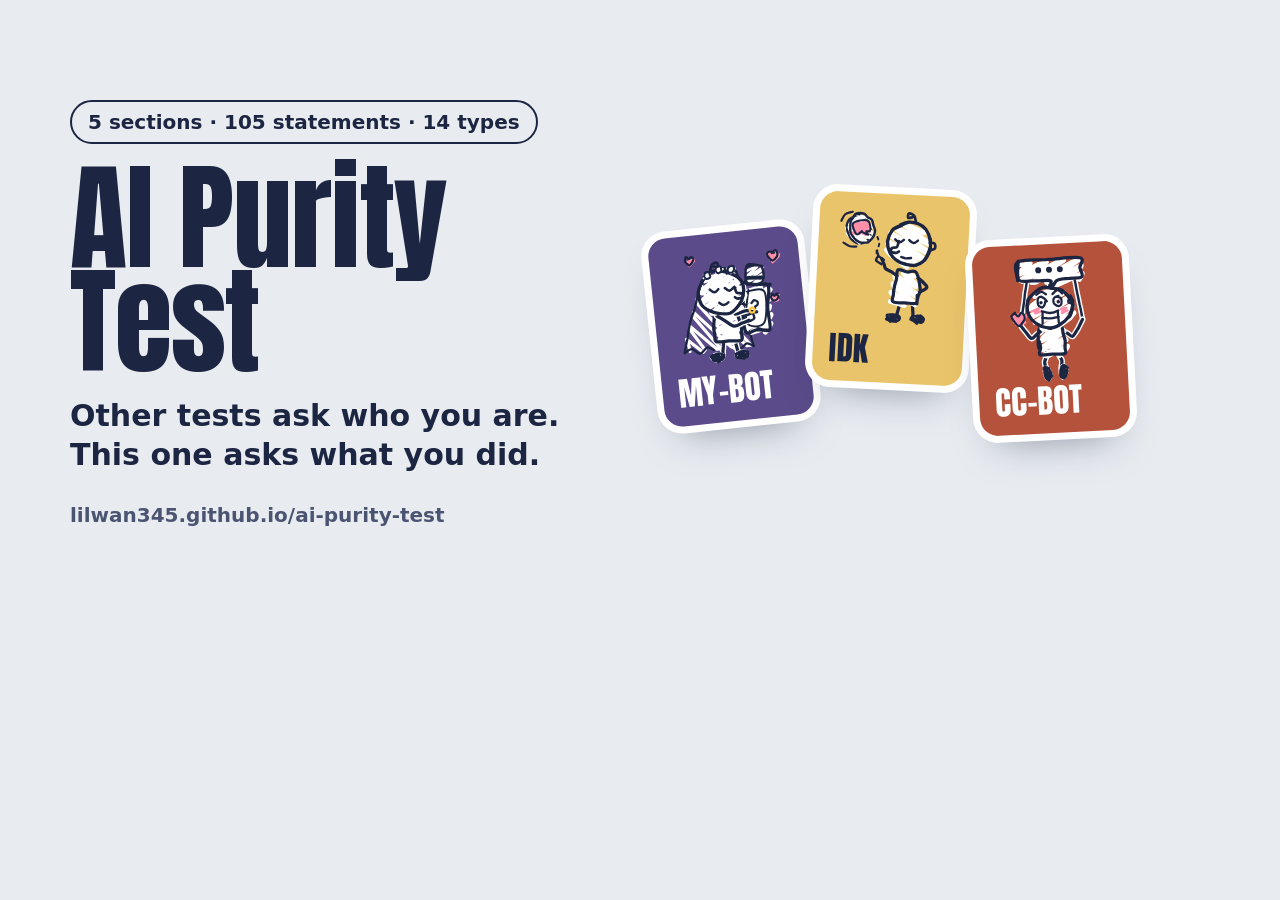
==== tools/og.html @ 7870cc4b "Remarks per statement, judging trace, longer landing, link preview, real counts - One AI remark writ" ====
<!doctype html>
<!--
  The link-preview picture (og.png, 1200 x 630), drawn in the page's own look.
  Make it again after changing the title, the lead line or the characters:

    "/Applications/Google Chrome.app/Contents/MacOS/Google Chrome" --headless \
      --hide-scrollbars --window-size=1200,630 --screenshot=og.png tools/og.html

  (run from the repo root; any Chrome or Chromium works). It reads the words,
  colours and characters from content.js and art.js, so it never drifts.
-->
<html lang="en">
<head>
<meta charset="utf-8">
<title>og.png</title>
<link rel="stylesheet" href="../styles.css">
<style>
  html, body { margin: 0; width: 1200px; height: 630px; overflow: hidden; }
  body { display: block; min-height: 0; background: var(--paper); color: var(--ink); font-family: var(--font-body); }
  .og { position: relative; box-sizing: border-box; width: 1200px; height: 630px; padding: 56px 70px; display: grid; grid-template-columns: 1fr 480px; gap: 24px; align-items: center; }
  .badge { display: inline-block; margin: 0 0 22px; padding: 5px 16px; border: 2px solid var(--ink); border-radius: 999px; font-size: 20px; font-weight: 700; }
  h1 { margin: 0 0 22px; font-family: var(--font-display); font-weight: 800; font-size: 118px; line-height: .88; letter-spacing: -0.01em; }
  .lead { margin: 0; max-width: 600px; font-size: 30px; font-weight: 700; line-height: 1.3; }
  .url { margin: 26px 0 0; font-size: 20px; font-weight: 600; color: var(--ink-soft); }
  .tiles { position: relative; height: 270px; }
  .tile { position: absolute; width: 150px; border-radius: 18px; padding: 10px 10px 16px; background: var(--bg); color: var(--fg);
    box-shadow: 0 0 0 7px var(--sheet), 0 22px 40px -18px rgba(28, 37, 65, .5); transform: rotate(var(--tilt)); }
  .tile img { display: block; width: 130px; height: 130px; }
  .tile b { display: block; padding: 0 6px; font-family: var(--font-display); font-weight: 800; font-size: 33px; line-height: 1; white-space: nowrap; }
</style>
</head>
<body>
<div class="og">
  <div>
    <p class="badge" id="badge"></p>
    <h1 id="title"></h1>
    <p class="lead" id="lead"></p>
    <p class="url">lilwan345.github.io/ai-purity-test</p>
  </div>
  <div class="tiles" id="tiles"></div>
</div>
<script src="../content.js"></script>
<script src="../art.js"></script>
<script>
  var C = globalThis.APT_CONTENT;
  document.getElementById('badge').textContent = C.landing.badge.en;
  document.getElementById('title').textContent = C.ui.appName.en;
  // One sentence per line.
  C.landing.lead.en.split(/(?<=\.) /).forEach(function (part, i) {
    if (i) document.getElementById('lead').appendChild(document.createElement('br'));
    document.getElementById('lead').appendChild(document.createTextNode(part));
  });
  // Dark or white text, whichever reads better (the same rule as app.js).
  function lum(hex) {
    return [1, 3, 5].map(function (i) { var c = parseInt(hex.slice(i, i + 2), 16) / 255; return c <= 0.03928 ? c / 12.92 : Math.pow((c + 0.055) / 1.055, 2.4); })
      .reduce(function (s, c, i) { return s + c * [0.2126, 0.7152, 0.0722][i]; }, 0);
  }
  function fg(bg) { var l = lum(bg); return (Math.max(l, lum('#1C2541')) + 0.05) / (Math.min(l, lum('#1C2541')) + 0.05) >= (1.05) / (l + 0.05) ? '#1C2541' : '#FFFFFF'; }
  var spots = [['bond_deep', 6, 52, -6], ['brain_lite', 166, 14, 3], ['heart_deep', 326, 64, -3]];
  spots.forEach(function (s) {
    var t = C.types.filter(function (x) { return x.id === s[0]; })[0];
    var div = document.createElement('div');
    div.className = 'tile';
    div.style.cssText = 'left:' + s[1] + 'px;top:' + s[2] + 'px;--tilt:' + s[3] + 'deg;--bg:' + t.color + ';--fg:' + fg(t.color);
    var img = document.createElement('img');
    img.alt = '';
    img.src = 'data:image/svg+xml;charset=utf-8,' + encodeURIComponent(globalThis.APT_ART[s[0]]);
    var code = document.createElement('b');
    code.textContent = t.code;
    div.appendChild(img);
    div.appendChild(code);
    document.getElementById('tiles').appendChild(div);
  });
</script>
</body>
</html>
---- styles.css ----
/* =========================================================================
   AI Purity Test — styles
   Look: a filled-in form on pale photocopy paper, plus coloured stickers.
   The page itself stays quiet (ink + paper). Colour arrives only through the
   type stickers, so the result card is the loudest thing on screen.
   ========================================================================= */

/* Display font fallback. Anton (SIL Open Font License 1.1, see
   fonts/Anton-OFL.txt), cut down to plain ASCII and embedded here so it costs
   no network request. It only shows where Avenir Next Condensed is missing
   (Android, Windows), so the codes and scores keep a condensed poster look on
   every phone, in the PNG too. unicode-range keeps Chinese on the system font. */
@font-face {
  font-family: "APT Display";
  src: url("[data-uri]") format("woff2");
  font-weight: 100 900;
  font-style: normal;
  font-display: swap;
  unicode-range: U+0020-007E, U+2019, U+2026;
}

:root {
  /* Palette */
  --paper: #E8ECF1;      /* the one calm background tone */
  --sheet: #FFFFFF;      /* the statement card, answer buttons and sticker borders */
  --ink: #1C2541;        /* ballpoint-pen navy, used for all text */
  --ink-soft: #4B5571;   /* secondary text; 6.3:1 on --paper */
  --rule: #CBD3DE;       /* dividers and empty progress segments */

  /* Type. Avenir Next Condensed ships with macOS/iOS; everywhere else the
     embedded "APT Display" takes over for Latin letters and digits. CJK
     fallbacks are listed explicitly so Chinese never lands on a random font. */
  --font-display: "Avenir Next Condensed", "APT Display", "Arial Narrow", "Helvetica Neue",
    "PingFang SC", "Hiragino Sans GB", "Microsoft YaHei", "Noto Sans CJK SC", "Noto Sans SC", system-ui, sans-serif;
  --font-body: system-ui, -apple-system, "Segoe UI", Roboto, "Helvetica Neue", Arial,
    "PingFang SC", "Hiragino Sans GB", "Microsoft YaHei", "Noto Sans CJK SC", "Noto Sans SC", sans-serif;

  /* A springy ease: overshoots a little, then settles */
  --spring: cubic-bezier(.34, 1.56, .64, 1);
  --radius: 14px;
  --gutter: 16px;
}

*, *::before, *::after { box-sizing: border-box; }

html { -webkit-text-size-adjust: 100%; }

body {
  margin: 0;
  min-height: 100vh;
  min-height: 100svh;
  display: flex;
  flex-direction: column;
  background: var(--paper);
  color: var(--ink);
  font-family: var(--font-body);
  font-size: 17px;
  line-height: 1.5;
  -webkit-font-smoothing: antialiased;
}

/* Chinese reads better a touch looser */
html[lang^="zh"] body { line-height: 1.65; }

button { font: inherit; color: inherit; }

/* One focus style everywhere: a thick ink ring with a gap */
:focus-visible {
  outline: 3px solid var(--ink);
  outline-offset: 3px;
}
:focus:not(:focus-visible) { outline: none; }

.visually-hidden {
  position: absolute !important;
  width: 1px; height: 1px;
  margin: -1px; padding: 0;
  overflow: hidden;
  clip: rect(0 0 0 0);
  white-space: nowrap;
  border: 0;
}

/* ---------- Top bar ---------- */
.topbar {
  width: 100%;
  max-width: 1040px;
  margin: 0 auto;
  padding: 8px var(--gutter);
  padding-top: max(8px, env(safe-area-inset-top));
  display: flex;
  align-items: center;
  justify-content: space-between;
  gap: 12px;
}

.brand {
  margin: 0;
  font-weight: 700;
  font-size: 15px;
}
/* The product name is a link back to the landing page (app.js, goHome).
   It looks like the plain name it always was; the underline shows on hover
   and the focus ring for the keyboard. 44px tall for a thumb. */
.brand-link {
  display: inline-flex;
  align-items: center;
  min-height: 44px;
  color: inherit;
  text-decoration: none;
  text-underline-offset: 4px;
  text-decoration-thickness: 2px;
}
.brand-link:hover { text-decoration: underline; }

.on-landing .brand { visibility: hidden; }

.lang-toggle {
  min-height: 44px;
  min-width: 44px;
  padding: 0 16px;
  border: 2px solid var(--ink);
  border-radius: 999px;
  background: transparent;
  font-weight: 700;
  font-size: 15px;
  cursor: pointer;
}
.lang-toggle:hover { background: var(--sheet); }

/* ---------- Main area ---------- */
.app {
  flex: 1;
  width: 100%;
  max-width: 600px;
  margin: 0 auto;
  padding: 8px var(--gutter) 32px;
}
.app:focus { outline: none; }
.app.is-wide { max-width: 1040px; }

.screen { animation: screen-in 180ms ease-out both; }
@keyframes screen-in { from { opacity: 0; } to { opacity: 1; } }

.site-footer {
  width: 100%;
  max-width: 600px;
  margin: 0 auto;
  padding: 8px var(--gutter) max(24px, env(safe-area-inset-bottom));
  color: var(--ink-soft);
  font-size: 14px;
}
.site-footer p { margin: 0; text-wrap: pretty; }
/* Chinese footer: app.js adds break points after "，" and "。", and keep-all
   stops the browser from splitting a word such as 这台设备 */
html[lang^="zh"] .site-footer p { word-break: keep-all; overflow-wrap: anywhere; }
/* Landing and result use the wide layout; keep the footer lined up with them */
.layout-wide .site-footer { max-width: 1040px; }

.load-error {
  margin: 48px 0;
  padding: 20px;
  background: var(--sheet);
  border-radius: var(--radius);
  font-weight: 600;
}

/* ---------- Buttons ---------- */
.btn {
  display: inline-flex;
  align-items: center;
  justify-content: center;
  gap: 8px;
  min-height: 48px;
  padding: 0 22px;
  border: 2px solid var(--ink);
  border-radius: 999px;
  background: transparent;
  font-weight: 700;
  font-size: 16px;
  cursor: pointer;
  text-decoration: none;
  transition: transform 160ms var(--spring);
}
.btn:active { transform: scale(.96); }
.btn-primary { background: var(--ink); color: var(--paper); }
.btn-primary:hover { background: #2B3760; border-color: #2B3760; }
.btn-ghost:hover { background: var(--sheet); }
.btn-big { min-height: 56px; padding: 0 30px; font-size: 18px; }
.btn-icon { width: 48px; padding: 0 !important; }

.btn-text {
  min-height: 44px;
  padding: 0;
  border: 0;
  background: none;
  font-weight: 700;
  text-decoration: underline;
  text-underline-offset: 4px;
  text-decoration-thickness: 2px;
  cursor: pointer;
}

/* ---------- Landing ---------- */
.landing { padding-top: 12px; }

.from-friend {
  display: flex;
  align-items: center;
  gap: 12px;
  margin: 0 0 28px;
  padding: 12px 14px;
  background: var(--sheet);
  border-radius: var(--radius);
  font-weight: 600;
}
.from-friend-copy { margin: 0; }
/* The type name never breaks in the middle ("赛 / 博正宫") */
.from-friend-text { text-wrap: pretty; }
html[lang^="zh"] .from-friend-text { word-break: keep-all; overflow-wrap: anywhere; }
/* "Same thirty statements as whoever sent this link": a quiet second line in
   the friend banner, or on its own above the title when the link had a seed
   but no type. */
.seed-note {
  display: block;
  margin-top: 3px;
  font-size: 14px;
  font-weight: 500;
  line-height: 1.4;
  color: var(--ink-soft);
  text-wrap: pretty;
}
.seed-note-alone { margin: 0 0 20px; }
.seed-note-alone .seed-note { margin-top: 0; }
.nowrap { white-space: nowrap; }

.landing-title {
  margin: 0 0 20px;
  font-family: var(--font-display);
  font-weight: 800;
  font-size: clamp(64px, 21vw, 120px);
  line-height: .88;
  letter-spacing: -0.01em;
}
/* Chinese headings use the body stack: its Latin and CJK faces are drawn as a
   pair (SF + PingFang), so "AI" and "纯度测试" match in weight. */
html[lang^="zh"] .landing-title { font-family: var(--font-body); font-size: clamp(54px, 16vw, 100px); line-height: 1.08; letter-spacing: -0.02em; }

.lede {
  margin: 0 0 8px;
  max-width: 34em;
  font-size: 19px;
  line-height: 1.45;
}
.meta { margin: 0 0 10px; max-width: 34em; color: var(--ink-soft); }
/* "Close enough counts": the one house rule, set off by a short ink tick on
   the left so it reads as a rule, not more small print. */
.close-enough {
  margin: 0 0 28px;
  padding-left: 12px;
  border-left: 3px solid var(--ink);
  font-weight: 650;
}
/* A play under way: continue (primary) and start over, stacked full width
   on a phone, side by side from 520px. */
.landing-buttons { display: grid; gap: 10px; }
@media (min-width: 520px) {
  .landing-buttons { display: flex; flex-wrap: wrap; gap: 12px; }
}
.restart-note { margin: 10px 0 0; max-width: 34em; font-size: 14px; line-height: 1.45; color: var(--ink-soft); text-wrap: pretty; }

/* Sticker sheet teaser: a few type codes slapped on at angles */
.sticker-sheet { margin: 44px 0 0; }
.sticker-sheet ul {
  list-style: none;
  margin: 0;
  padding: 0 4px;
  display: flex;
  flex-wrap: wrap;
  gap: 10px 8px;
}
.sticker-sheet figcaption { margin-top: 18px; color: var(--ink-soft); font-size: 15px; }
/* On a narrow phone the stickers shrink a little, so the six still make two
   rows of three instead of three ragged rows */
@media (max-width: 380px) {
  .sticker-sheet .sticker { font-size: 21px; padding: 5px 11px 4px; }
}

/* A sticker: coloured label with a white die-cut edge */
.sticker {
  display: inline-block;
  padding: 6px 14px 5px;
  border-radius: 10px;
  background: var(--sticker-bg);
  color: var(--sticker-fg);
  box-shadow: 0 0 0 4px var(--sheet), 0 6px 14px -6px rgba(28, 37, 65, .45);
  font-family: var(--font-display);
  font-weight: 800;
  font-size: 26px;
  line-height: 1.1;
  white-space: nowrap;
  transform: rotate(var(--tilt, 0deg));
}
.sticker-sheet .sticker { animation: sticker-in 420ms var(--spring) both; animation-delay: var(--delay, 0ms); }
@keyframes sticker-in {
  from { opacity: 0; transform: rotate(calc(var(--tilt, 0deg) * 3)) scale(.7); }
  to   { opacity: 1; transform: rotate(var(--tilt, 0deg)) scale(1); }
}
/* Character stickers: the drawing on its own colour, same white edge */
.sticker-sheet .sticker-faces { margin-bottom: 14px; gap: 12px 14px; }
.sticker-sheet .sticker.sticker-art { padding: 2px; border-radius: 14px; line-height: 0; }
.sticker-art-img { display: block; width: 84px; height: 84px; pointer-events: none; }
.sticker-small { font-size: 18px; padding: 4px 10px 3px; box-shadow: 0 0 0 3px var(--paper); }

@media (min-width: 900px) {
  /* On a laptop the landing sits in the middle of the window, not the top half */
  .landing {
    display: grid;
    grid-template-columns: 1.15fr .85fr;
    gap: 64px;
    align-items: center;
    align-content: center;
    min-height: calc(100vh - 180px);
    padding: 0 0 24px;
  }
  .sticker-sheet { margin: 0; }
  .sticker-sheet ul { display: grid; grid-template-columns: repeat(2, max-content); gap: 18px 14px; }
  .sticker-sheet .sticker { font-size: 34px; }
  .sticker-sheet .sticker-faces { grid-template-columns: repeat(3, max-content); margin-bottom: 22px; }
  .sticker-art-img { width: 104px; height: 104px; }
}

/* ---------- Question screens (one statement at a time) ---------- */

/* On a phone the question screen fills the window under the top bar, so the
   answer buttons sit at the bottom, where the thumb is. (The top bar is
   44px button + 8px below + 8px or the notch above; .app adds 8px.) The
   footer is hidden here (the landing and result screens show it), so the
   screen is exactly one window tall and cannot be dragged up and down. */
.on-question .app { padding-bottom: 0; }
.on-question .site-footer { display: none; }
/* The card slides sideways between statements; this stops that from ever
   making the page scroll horizontally. */
body.on-question { overflow-x: hidden; }

.quiz {
  display: flex;
  flex-direction: column;
  min-height: calc(100vh - 68px);
  min-height: calc(100svh - 60px - max(8px, env(safe-area-inset-top)));
}

/* Header row: back, progress bar with "12 / 50", running purity */
.q-head {
  display: flex;
  align-items: center;
  gap: 12px;
}
/* Back is a quiet chevron: still a 48px target, but no outline competing
   with the language button. The negative margin lines the chevron up with
   the page edge. */
.q-back {
  flex: none;
  gap: 6px;
  min-height: 44px;
  margin-left: -10px;
  padding: 0 10px;
  border-color: transparent;
  font-size: 15px;
  font-weight: 700;
  white-space: nowrap;
}
.q-back:hover { background: var(--sheet); }
/* Not there on the first statement, but it keeps its place */
.q-back[hidden] { display: inline-flex; visibility: hidden; }
.q-back-arrow { font-size: 17px; line-height: 1; }
.q-progress {
  flex: 1;
  min-width: 0;
  display: flex;
  align-items: center;
  gap: 10px;
}
.q-bar {
  flex: 1;
  height: 4px;
  border-radius: 2px;
  background: var(--rule);
  overflow: hidden;
}
.q-bar span {
  display: block;
  height: 100%;
  border-radius: inherit;
  background: var(--ink);
}
/* app.js passes the previous width in --from, so the bar grows (or shrinks
   on Back) from where it was instead of jumping. */
.q-bar span.is-moving { animation: bar-move 360ms var(--spring) both; }
@keyframes bar-move { from { width: var(--from); } }
.q-count {
  flex: none;
  font-size: 13px;
  font-weight: 700;
  color: var(--ink-soft);
  font-variant-numeric: tabular-nums;
}
/* The purity is there for the curious, not the star: small and grey-ish */
.q-purity {
  flex: none;
  margin: 0;
  padding-left: 12px;
  border-left: 1px solid var(--rule);
  display: flex;
  align-items: baseline;
  gap: 5px;
  line-height: 1;
}
.q-purity-label { font-size: 13px; font-weight: 700; color: var(--ink-soft); }
.q-purity-num {
  display: inline-block;
  min-width: 2ch;          /* 100 -> 98 does not shift the row */
  text-align: right;
  font-family: var(--font-display);
  font-weight: 800;
  font-size: 20px;
  font-variant-numeric: tabular-nums;
}
.q-purity-num.bump { animation: bump 260ms var(--spring); }
@keyframes bump { 50% { transform: scale(1.25); } }

/* The statement on its white "form" card: the hero of the screen */
/* The card sits a little above the middle of the free space: centred, but
   with extra room underneath, so it reads as "up where the eyes are" while
   the buttons stay down where the thumb is. */
.q-stage {
  flex: 1;
  display: flex;
  flex-direction: column;
  justify-content: center;
  padding: 16px 0 clamp(20px, 10svh, 96px);
}
.q-card {
  /* About four lines of English, so the card keeps one size whether the
     statement is short or long. */
  min-height: 236px;
  padding: 22px 22px 28px;
  background: var(--sheet);
  border-radius: 20px;
  box-shadow: 0 1px 0 var(--rule), 0 18px 36px -26px rgba(28, 37, 65, .4);
}
.q-dim {
  display: flex;
  justify-content: space-between;
  align-items: baseline;
  gap: 12px;
  margin: 0 0 14px;
  font-size: 13px;
  font-weight: 700;
  letter-spacing: .08em;
  text-transform: uppercase;
  color: var(--ink-soft);
}
/* "Close enough counts", on the first three statements only: it shares the
   section label's line (right end), so it adds no height and nothing moves
   when it stops showing. Lighter and not shouted in capitals. */
.q-hint {
  font-weight: 500;
  letter-spacing: 0;
  text-transform: none;
  font-style: italic;
  white-space: nowrap;
  opacity: .85;
}
html[lang^="zh"] .q-hint { font-style: normal; }
.q-text {
  margin: 0;
  font-size: clamp(26px, 7.2vw, 32px);
  font-weight: 700;
  line-height: 1.22;
  letter-spacing: -0.012em;
  text-wrap: balance;
}
/* Chinese: by default a browser may break between any two characters, which
   splits words on a big hero line ("认 / 真的"). keep-all turns that off;
   app.js then adds <wbr> break points after "，" and a few phrase-ending
   words, so lines break there ("跟 AI 说了晚安，/ 而且是认真的"). With only
   good break points left, "balance" can even out the lines safely.
   overflow-wrap: anywhere is the safety net when no break point fits. */
html[lang^="zh"] .q-text {
  font-size: clamp(24px, 6.7vw, 30px);
  line-height: 1.45;
  letter-spacing: .01em;
  word-break: keep-all;
  overflow-wrap: anywhere;
}
/* Headings marked data-focus (the landing title, each statement, the type
   name on the result card) receive focus only so keyboard and screen-reader
   users land in the right place. They are not controls, so no focus ring:
   it would otherwise box the title or sit on the card people screenshot. */
[data-focus]:focus { outline: none; }

/* Moving between statements: the card leaves to one side, the next one
   glides in from the other. Back reverses the direction. A plain ease-out
   (no spring) so the text is still by the time you read it.
   Fill mode "backwards" (not "both") matters: a finished animation that
   kept holding its end state would override the .is-leaving transition
   below, and the card would blink out instead of sliding away. */
.q-card.enter-next { animation: card-in-next 260ms cubic-bezier(.2, .8, .2, 1) backwards; }
.q-card.enter-prev { animation: card-in-prev 260ms cubic-bezier(.2, .8, .2, 1) backwards; }
@keyframes card-in-next { from { opacity: 0; transform: translateX(24px); } }
@keyframes card-in-prev { from { opacity: 0; transform: translateX(-24px); } }
.q-card.is-leaving {
  opacity: 0;
  transform: translateX(-24px);
  transition: opacity 140ms ease-in, transform 140ms ease-in;
}

/* Answer buttons, pinned to the bottom so a long statement on a small phone
   can never push them off screen. */
.q-bottom {
  position: sticky;
  bottom: 0;
  padding: 8px 0 max(20px, env(safe-area-inset-bottom));
  background: var(--paper);
}
/* Three answers in one row: Never | Not sure | Guilty. The two real answers
   share the free width equally; "Not sure" in the middle only takes what its
   label needs. minmax(0, 1fr) lets the side buttons shrink below their
   content's width instead of pushing the row wider than the phone. None of
   the widths depend on the statement or on which answer is pressed, so the
   row never moves between statements. */
.q-answers {
  display: grid;
  grid-template-columns: minmax(0, 1fr) auto minmax(0, 1fr);
  align-items: center;
  gap: 8px;
}
.btn-answer {
  position: relative;
  display: flex;
  align-items: center;
  justify-content: center;
  min-width: 0;
  min-height: 64px;
  padding: 0 12px;
  border: 2px solid var(--ink);
  border-radius: 999px;
  background: var(--sheet);
  font-size: 19px;
  font-weight: 700;
  line-height: 1.2;
  cursor: pointer;
  touch-action: manipulation;           /* no double-tap zoom delay */
  -webkit-tap-highlight-color: transparent;
  transition: transform 160ms var(--spring), background-color 120ms, color 120ms;
}
.btn-answer:hover { background: #F3F5F9; }
.btn-answer:active { transform: scale(.96); }
/* The picked answer: filled AND ticked, so it never relies on colour alone */
.btn-answer[aria-pressed="true"] { background: var(--ink); color: var(--paper); }
/* The tick hangs off the left of the label (the label stays centred and
   nothing shifts when it appears). The narrow phone buttons leave just
   enough room for it at 18px; from 420px it grows to 22px. */
.answer-label { position: relative; white-space: nowrap; }
.answer-tick {
  position: absolute;
  right: 100%;
  top: 50%;
  width: 18px;
  height: 18px;
  margin: -9px 5px 0 0;
  display: none;
}
.btn-answer[aria-pressed="true"] .answer-tick { display: block; }
.answer-tick svg { display: block; width: 100%; height: 100%; }
.answer-tick path {
  fill: none;
  stroke: currentColor;
  stroke-width: 3;
  stroke-linecap: round;
  stroke-linejoin: round;
  stroke-dasharray: 24;
}
/* "Not sure": smaller, lighter and thinly outlined, so the
   two real answers stay the obvious choices. Still a 48px tap target.
   Picked, it fills in soft ink: a solid pill where there was a hairline, so
   it does not depend on colour, and there is no tick (it would not fit the
   small pill without changing its width). */
.btn-unsure {
  min-height: 48px;
  padding: 0 12px;
  /* Soft ink at 40%: visible enough to read as a button on the pale paper,
     much lighter than the 2px ink outline of the real answers. */
  border: 1.5px solid rgba(75, 85, 113, .4);
  background: transparent;
  color: var(--ink-soft);
  font-size: 15px;
  font-weight: 650;
}
.btn-unsure:hover { background: var(--sheet); }
.btn-unsure[aria-pressed="true"] { background: var(--ink-soft); border-color: var(--ink-soft); color: var(--sheet); }
.btn-unsure .answer-tick { display: none !important; }
/* The global 3px focus ring would outweigh the hairline pill; 2px keeps it
   clearly visible but no louder than the real answers' outline. */
.btn-unsure:focus-visible { outline-width: 2px; }

@media (min-width: 420px) {
  .q-answers { gap: 10px; }
  .answer-tick { width: 22px; height: 22px; margin: -11px 6px 0 0; }
  .btn-unsure { padding: 0 16px; }
}

/* The moment of answering: the button pops and the tick draws itself */
.btn-answer.is-confirming { animation: pop 320ms var(--spring); }
.btn-answer.is-confirming .answer-tick path { animation: tick-draw 220ms ease-out both; }
@keyframes pop { 40% { transform: scale(1.05); } }
@keyframes tick-draw { from { stroke-dashoffset: 24; } to { stroke-dashoffset: 0; } }

/* Keyboard hints only where there is probably a keyboard (and, for the key
   badges inside the buttons, room for them) */
.answer-key, .q-keys { display: none; }
@media (hover: hover) and (pointer: fine) and (min-width: 520px) {
  .btn-answer { padding: 0 40px; }   /* room for the key badge on the right */
  .btn-unsure { padding: 0 16px; }
  .answer-key {
    position: absolute;
    right: 16px;
    top: 50%;
    transform: translateY(-50%);
    display: grid;
    place-items: center;
    min-width: 22px;
    height: 22px;
    padding: 0 4px;
    border: 1.5px solid currentColor;
    border-radius: 6px;
    font: 700 12px/1 var(--font-body);
    opacity: .55;
  }
  /* In the small middle button the badge simply follows the label */
  .btn-unsure .answer-key { position: static; transform: none; margin-left: 8px; min-width: 20px; height: 20px; font-size: 11px; }
}
@media (hover: hover) and (pointer: fine) {
  .q-keys {
    display: block;
    margin: 12px 0 0;
    text-align: center;
    font-size: 13px;
    color: var(--ink-soft);
  }
}

/* Laptops: no thumb to reach for, so the screen sits as one calm block
   near the top instead of stretching to the bottom of a tall window. */
@media (min-width: 700px) {
  .quiz { min-height: 0; padding-top: 3vh; }
  .q-stage { flex: none; padding: 28px 0 28px; }
  /* Tall enough for a 3-line statement, so the buttons below never move:
     padding (32 + 40) + label (13px x line-height, + 14px margin) + 3 lines.
     Chinese has a taller line, hence its own value. */
  .q-card { min-height: calc(72px + 13px * 1.5 + 14px + 3 * 36px * 1.22); padding: 32px 36px 40px; }
  html[lang^="zh"] .q-card { min-height: calc(72px + 13px * 1.65 + 14px + 3 * 33px * 1.45); }
  .q-text { font-size: 36px; }
  html[lang^="zh"] .q-text { font-size: 33px; }
  .q-bottom { position: static; padding-bottom: 24px; }
  .q-answers { gap: 16px; }
}

/* ---------- Result ---------- */
.result { padding-top: 4px; }

.preview-badge {
  display: inline-block;
  margin: 0 0 16px;
  padding: 4px 12px;
  border: 2px dashed var(--ink-soft);
  border-radius: 999px;
  color: var(--ink-soft);
  font-size: 14px;
  font-weight: 600;
}

/* The card is slapped onto the page and settles. On phones it settles flat,
   so the small text stays crisp in screenshots; wider screens keep a tilt. */
.card-wrap {
  --settle: 0deg;
  padding: 10px;
  transform: rotate(var(--settle));
  animation: slap 520ms var(--spring) both;
}
@media (min-width: 480px) { .card-wrap { --settle: -1.4deg; } }
@keyframes slap {
  from { opacity: 0; transform: rotate(-6deg) scale(.88); }
  to   { opacity: 1; transform: rotate(var(--settle)) scale(1); }
}

/*
 * The card. Every size inside is in "cqw" (1% of the card's width), so the
 * card scales as one piece. app.js writes the layout numbers onto the card as
 * custom properties (--pad, --codeSize, ...) from the same object it uses to
 * draw the PNG; that is what keeps the saved image identical to the screen.
 */
/* cqw units resolve against the nearest container's CONTENT box, so the
   container is this padding-free frame: 1cqw = exactly 1% of the card width. */
.card-frame { container-type: inline-size; }

.card {
  position: relative;
  width: 100%;
  aspect-ratio: 3 / 4;
  display: flex;
  flex-direction: column;
  padding: calc(var(--padY) * 1cqw) calc(var(--pad) * 1cqw);
  overflow: hidden;
  border-radius: 18px;
  background: var(--type-bg);
  color: var(--type-fg);
  box-shadow: 0 0 0 7px var(--sheet), 0 22px 40px -18px rgba(28, 37, 65, .5);
}
.card p, .card h1, .card ul { margin: 0; padding: 0; }

/* Small text gets an 11px floor on screen (the PNG is large anyway). */
.card-top {
  display: flex;
  justify-content: space-between;
  gap: 2cqw;
  font-weight: 700;
  font-size: max(11px, calc(var(--topSize) * 1cqw));
  line-height: calc(var(--topLine) * 1cqw);
  white-space: nowrap;
}
/* The head (code, name, tagline) takes the leftover space above it, so it
   always sits the same distance above the score. */
.card-head { margin-top: auto; padding-top: calc(var(--gapTopMin) * 1cqw); }
.card-code {
  font-family: var(--font-display);
  font-weight: 800;
  white-space: nowrap;   /* size and line-height are set inline by app.js */
}
/* The row under the code: name and tagline, and the type's character on the
   right when there is one. app.js sets the row's height (the same midH the
   PNG uses) and has already wrapped the words to the column beside the
   picture; the words sit in the middle of the row, as in the PNG. */
.card-mid { margin-top: calc(var(--gapCode) * 1cqw); }
.card-mid.has-art {
  position: relative;
  display: flex;
  flex-direction: column;
  justify-content: center;
  padding-right: calc((var(--artS) - var(--artOverX) + var(--gapArt)) * 1cqw);
}
/* The square may hang a little past the padding and rise into the code's
   line box (the drawings have their own margin; CARD in app.js explains
   artOverX / artOverY). Its size (--artS) and rise (--artR) are per card. */
.card-art {
  position: absolute;
  top: calc(var(--artR) * -1cqw);
  right: calc(var(--artOverX) * -1cqw);
  width: calc(var(--artS) * 1cqw);
  height: calc(var(--artS) * 1cqw);
  -webkit-user-select: none;
  user-select: none;
  pointer-events: none;      /* decoration: taps and long-presses go to the card */
}
.card-name {
  font-weight: 700;
  line-height: calc(var(--nameLine) * 1cqw);
}
.card-tagline {
  margin-top: calc(var(--gapName) * 1cqw) !important;
  font-weight: 500;
  line-height: calc(var(--tagLine) * 1cqw);
}
.card-bottom { margin-top: calc(var(--gapScore) * 1cqw); flex: none; }
.card-score-label {
  font-weight: 700;
  font-size: max(10px, calc(var(--scoreLabelSize) * 1cqw));
  line-height: calc(var(--scoreLabelLine) * 1cqw);
  letter-spacing: .08em;
}
.card-purity {
  display: flex;
  align-items: baseline;
  font-family: var(--font-display);
  font-weight: 800;
  line-height: calc(var(--purityLine) * 1cqw);
}
.card-purity-num { font-size: calc(var(--puritySize) * 1cqw); }
/* line-height 1 keeps the small % from stretching the score's line box */
.card-purity-pct { font-size: calc(var(--pctSize) * 1cqw); margin-left: .4cqw; line-height: 1; }
/* Match and the secondary chip: a small right-aligned column beside the
   score, so they add no height (CARD in app.js has the numbers). */
.card-score { position: relative; }
.card-match {
  position: absolute;
  top: 0;
  right: 0;
  text-align: right;
}
.card-match-num {
  display: flex;
  justify-content: flex-end;
  align-items: baseline;
  font-family: var(--font-display);
  font-weight: 800;
  font-size: calc(var(--matchSize) * 1cqw);
  line-height: calc(var(--matchLine) * 1cqw);
}
.card-match-pct { font-size: calc(var(--matchPctSize) * 1cqw); margin-left: .3cqw; line-height: 1; }
.card-lean {
  margin-top: calc(var(--gapChip) * 1cqw) !important;
  height: calc(var(--chipH) * 1cqw);
  display: flex;
  justify-content: flex-end;
  align-items: center;
  gap: calc(var(--chipLabelGap) * 1cqw);
}
.card-lean-label {
  font-weight: 700;
  font-size: max(10px, calc(var(--scoreLabelSize) * 1cqw));
  letter-spacing: .08em;
  line-height: 1;
  white-space: nowrap;
}
/* Width comes from app.js (measured once for screen and PNG alike). */
.card-chip {
  display: flex;
  align-items: center;
  justify-content: center;
  width: calc(var(--chipW) * 1cqw);
  height: 100%;
  border: calc(var(--chipStroke) * 1cqw) solid var(--type-fg);
  border-radius: calc(var(--chipRadius) * 1cqw);
  background: var(--chip-bg);
  color: var(--chip-fg);
  font-family: var(--font-display);
  font-weight: 800;
  font-size: calc(var(--chipSize) * 1cqw);
  line-height: 1;
  white-space: nowrap;
}
.card-bars { margin-top: calc(var(--gapPurity) * 1cqw) !important; list-style: none; }
.card-bars li {
  display: flex;
  align-items: center;
  height: calc(var(--barRow) * 1cqw);
  line-height: 1;
}
.bar-label {
  flex: none;
  width: calc(var(--barLabelW) * 1cqw);
  overflow: hidden;
  font-weight: 700;
  font-size: max(11px, calc(var(--labelSize) * 1cqw));
  white-space: nowrap;
}
.bar-squares { display: flex; gap: calc(var(--barGap) * 1cqw); }
.bar-squares i {
  display: block;
  width: calc(var(--barSize) * 1cqw);
  height: calc(var(--barSize) * 1cqw);
  border: calc(var(--barStroke) * 1cqw) solid currentColor;
  border-radius: calc(var(--barRadius) * 1cqw);
  opacity: .55;          /* empty slot: still reads as "out of 10" on every colour */
}
.bar-squares i.on { background: currentColor; opacity: 1; }
.card-note {
  margin-top: calc(var(--gapBars) * 1cqw) !important;
  font-weight: 600;
  font-size: max(11px, calc(var(--noteFit) * 1cqw));
  line-height: calc(var(--noteLine) * 1cqw);
}

/* ---------- Under the card ---------- */
.result-body { margin-top: 28px; }

/* Small all-caps heading over each part, like the section label on the
   statement cards. Chinese has no capitals, so it gets a touch more size. */
.kicker {
  margin: 0 0 12px;
  font-size: 13px;
  font-weight: 700;
  letter-spacing: .08em;
  text-transform: uppercase;
  color: var(--ink-soft);
}
html[lang^="zh"] .kicker { font-size: 14px; letter-spacing: .04em; }

.r-section { margin: 0 0 32px; }

/* 2. "Why you got this": a white sheet, like a filled-in form. The verdict
   line first, then the exhibits: the player's own answers, each tagged with
   a letter in the type's colour. */
.verdict {
  margin: 0 0 32px;
  padding: 20px 18px 18px;
  background: var(--sheet);
  border-radius: 18px;
  box-shadow: 0 1px 0 var(--rule), 0 18px 36px -28px rgba(28, 37, 65, .45);
}
.verdict-why {
  margin: 0;
  font-size: 19px;
  font-weight: 650;
  line-height: 1.42;
  text-wrap: pretty;
}
html[lang^="zh"] .verdict-why { font-size: 18px; line-height: 1.65; }
.exhibits-lead {
  margin: 18px 0 2px;
  font-size: 14px;
  font-weight: 700;
  color: var(--ink-soft);
}
.exhibits { list-style: none; margin: 0; padding: 0; }
.exhibit {
  display: grid;
  grid-template-columns: 30px 1fr;
  gap: 12px;
  padding: 12px 0;
  border-bottom: 1px dashed var(--rule);
}
.exhibit-tag {
  display: grid;
  place-items: center;
  width: 30px;
  height: 30px;
  margin-top: 2px;
  border: 2px solid var(--ink);
  border-radius: 8px;
  background: var(--type-bg);
  color: var(--type-fg);
  font-family: var(--font-display);
  font-weight: 800;
  font-size: 17px;
  line-height: 1;
}
.exhibit-meta {
  margin: 0;
  font-size: 13px;
  font-weight: 700;
  color: var(--ink-soft);
  font-variant-numeric: tabular-nums;
}
.exhibit-text {
  margin: 1px 0 0;
  font-size: 17px;
  font-weight: 600;
  line-height: 1.4;
  text-wrap: pretty;
}
/* Chinese: break only where app.js put a break point (after "，" and so on),
   as on the question screen; overflow-wrap is the safety net. */
html[lang^="zh"] .exhibit-text { word-break: keep-all; overflow-wrap: anywhere; }
.exhibit-none {
  margin: 8px 0 0;
  padding: 12px 0;
  border-bottom: 1px dashed var(--rule);
  font-weight: 600;
}
.verdict-match {
  margin: 14px 0 0;
  font-size: 15px;
  line-height: 1.5;
  color: var(--ink-soft);
}
.verdict-match strong { color: var(--ink); margin-right: 4px; }
/* How many "Not sure" answers there were: a footnote to the verdict, so it
   sits under a dashed rule in small soft type and never competes with it. */
.verdict-unsure {
  margin: 14px 0 0;
  padding-top: 12px;
  border-top: 1px dashed var(--rule);
  font-size: 14px;
  line-height: 1.5;
  color: var(--ink-soft);
  text-wrap: pretty;
}

/* 3. The roast */
.roast {
  margin: 0 0 32px;
  font-size: 20px;
  line-height: 1.5;
  font-weight: 500;
}
html[lang^="zh"] .roast { font-size: 19px; line-height: 1.75; }

/* 4. Telltale signs: a short checklist with type-coloured boxes */
.signs { list-style: none; margin: 0; padding: 0; display: grid; gap: 10px; }
.signs li {
  position: relative;
  padding-left: 28px;
  font-size: 17px;
  font-weight: 600;
  line-height: 1.4;
}
.signs li::before {
  content: "";
  position: absolute;
  left: 0;
  top: .25em;
  width: 14px;
  height: 14px;
  border: 2px solid var(--ink);
  border-radius: 4px;
  background: var(--type-bg);
}

/* A type code as a small coloured label (secondary leaning and pairs) */
.chip {
  display: inline-block;
  flex: none;
  padding: 4px 9px 3px;
  border: 2px solid var(--ink);
  border-radius: 8px;
  background: var(--chip-bg);
  color: var(--chip-fg);
  font-family: var(--font-display);
  font-weight: 800;
  font-size: 17px;
  line-height: 1.1;
  white-space: nowrap;
}

.traits {
  margin: 0 0 24px;
  display: grid;
  gap: 12px;
}
.traits div {
  padding: 14px 16px;
  background: var(--sheet);
  border-radius: var(--radius);
}
.traits dt { font-size: 14px; font-weight: 700; color: var(--ink-soft); }
.traits dd { margin: 2px 0 0; font-weight: 600; }

/* "Your AI says": a chat bubble in the type's colour */
.ai-says { margin: 0 0 32px; }
.ai-says figcaption { margin-bottom: 8px; font-size: 14px; font-weight: 700; color: var(--ink-soft); }
.bubble {
  position: relative;
  display: inline-block;
  margin: 0;
  padding: 12px 18px;
  border-radius: 20px 20px 20px 6px;
  background: var(--type-bg);
  color: var(--type-fg);
  font-size: 18px;
  font-weight: 600;
}

/* 6. Section by section. Each statement is a square; mild ones are small,
   extreme ones big, so the weighting is visible. Filled = admitted. */
.dims-note { margin: -4px 0 14px; font-size: 14px; color: var(--ink-soft); text-wrap: pretty; }
/* On a preview or peek: says whose answers these are (the reads are hidden). */
.dims-sample { margin: -6px 0 14px; font-size: 14px; font-weight: 700; }
.dims { list-style: none; margin: 0; padding: 0; display: grid; gap: 18px; }
.dim-top {
  display: flex;
  align-items: center;
  gap: 8px;
  margin-bottom: 6px;
}
.dim-name { font-weight: 700; }
.dim-tag {
  padding: 1px 8px;
  border: 1.5px solid var(--ink);
  border-radius: 999px;
  font-size: 12px;
  font-weight: 700;
  line-height: 1.5;
}
.dim-tag.is-lead { background: var(--type-bg); color: var(--type-fg); }
.dim-meta {
  margin-left: auto;
  font-size: 14px;
  font-weight: 600;
  color: var(--ink-soft);
  font-variant-numeric: tabular-nums;
  white-space: nowrap;
}
/* Six squares per section (the six statements a play shows from it), so
   they can be larger than the ten of the 50-statement version. A gap
   between the bands (two mild, two medium, two extreme) shows the steps. */
.dim-squares { display: flex; align-items: flex-end; gap: 5px; }
.dim-squares i {
  display: block;
  border: 2px solid var(--ink);
  border-radius: 4px;
  opacity: .35;
}
.dim-squares i.w1 { width: 14px; height: 14px; border-radius: 3px; }
.dim-squares i.w2 { width: 19px; height: 19px; }
.dim-squares i.w3 { width: 25px; height: 25px; border-radius: 6px; }
.dim-squares i.w1 + i.w2, .dim-squares i.w2 + i.w3 { margin-left: 5px; }
.dim-squares i.on { background: var(--ink); opacity: 1; }
/* The lead section's squares take the type's colour, outlined in ink */
.dim-row.is-lead .dim-squares i.on { background: var(--type-bg); }
.dim-read { margin: 8px 0 0; font-size: 16px; line-height: 1.45; text-wrap: pretty; }

/* 7. The other leaning */
.secondary-row {
  display: grid;
  grid-template-columns: auto 1fr;
  gap: 14px;
  align-items: start;
}
.secondary-line { margin: 0; font-weight: 600; text-wrap: pretty; }
.btn-see { min-height: 40px; font-size: 15px; }

/* 8. Gets on with / clashes with: two tappable cards */
.pairs { display: grid; gap: 12px; }
.pair {
  position: relative;
  display: grid;
  gap: 8px;
  width: 100%;
  padding: 14px 44px 16px 16px;
  border: 2px solid transparent;
  border-radius: var(--radius);
  background: var(--sheet);
  text-align: left;
  cursor: pointer;
  transition: transform 160ms var(--spring), border-color 120ms;
}
.pair:hover { border-color: var(--ink); }
.pair:active { transform: scale(.98); }
.pair-kicker {
  font-size: 13px;
  font-weight: 700;
  letter-spacing: .08em;
  text-transform: uppercase;
  color: var(--ink-soft);
}
html[lang^="zh"] .pair-kicker { font-size: 14px; letter-spacing: .04em; }
.pair-head { display: flex; align-items: flex-start; gap: 10px; min-width: 0; } /* chips line up even when a name wraps */
.pair-name { font-weight: 700; line-height: 1.3; }
/* The other type's character, small, on a disc of its own colour so it sits
   on the colour it was drawn for (the card behind is white). */
.pair-art {
  flex: none;
  width: 52px;
  height: 52px;
  margin: -6px 2px -6px -2px;
  padding: 2px;
  border-radius: 10px;
  background: var(--art-bg);
  pointer-events: none;
}
.pair-head:has(.pair-art) { align-items: center; }
.pair-line { font-size: 15px; line-height: 1.45; color: var(--ink); text-wrap: pretty; }
/* The hidden type as a pairing before it is earned: like the locked grid
   card (dashed, no colour, not a button), so the lock holds here too. */
.pair.is-locked {
  padding-right: 16px;
  border: 2px dashed var(--ink-soft);
  background: transparent;
  color: var(--ink-soft);
  cursor: default;
}
.pair.is-locked:hover { border-color: var(--ink-soft); }
.pair.is-locked:active { transform: none; }
.pair.is-locked .pair-line { color: var(--ink-soft); }
.chip-locked { border: 2px dashed var(--ink-soft); background: transparent; color: var(--ink-soft); letter-spacing: .08em; }
html[lang^="zh"] .pair.is-locked .pair-line { word-break: keep-all; overflow-wrap: anywhere; }
.pair-go {
  position: absolute;
  right: 16px;
  top: 50%;
  transform: translateY(-50%);
  font-size: 20px;
  font-weight: 700;
}

/* 1b. Right under the card: Save image full width on top; Copy link and
   Share share the row below. Saving the card is the main action, so it sits
   where a phone user still is, not 3,000 px further down. */
.result-actions { margin: 10px 0 0; }
.actions { display: grid; gap: 10px; width: 100%; }

/* 9. The end of the page: Start over, then "How this is scored" */
.result-end { margin: 8px 0 16px; }
.actions .btn { width: 100%; }
.actions-row { display: grid; grid-auto-flow: column; grid-auto-columns: 1fr; gap: 10px; }

/* "How this is scored": closed by default */
.how {
  margin: 0;
  padding: 14px 16px;
  border: 1.5px solid var(--rule);
  border-radius: var(--radius);
}
.how summary {
  min-height: 24px;
  font-weight: 700;
  cursor: pointer;
}
.how ol { margin: 12px 0 0; padding-left: 20px; display: grid; gap: 8px; font-size: 15px; line-height: 1.5; color: var(--ink-soft); }

/* Peeking at another type: a dark bar on top with the way back. It sticks
   to the top of the window, so the way back is never far. */
.peek-bar {
  position: sticky;
  top: 8px;
  z-index: 5;
  display: flex;
  align-items: center;
  gap: 12px;
  margin: 0 0 16px;
  padding: 10px 10px 10px 16px;
  border-radius: var(--radius);
  background: var(--ink);
  color: var(--paper);
}
.peek-note { flex: 1; margin: 0; font-size: 15px; font-weight: 600; line-height: 1.35; text-wrap: balance; }
.btn-peek-back { flex: none; min-height: 44px; padding: 0 16px; font-size: 15px; background: var(--paper); color: var(--ink); border-color: var(--paper); }
.peek-back-bottom { margin: 8px 0 24px; background: var(--ink); color: var(--paper); border-color: var(--ink); }

@media (min-width: 600px) {
  .pairs { grid-template-columns: 1fr 1fr; }
}

@media (min-width: 900px) {
  .result {
    display: grid;
    grid-template-columns: 440px 1fr;
    gap: 64px;
    align-items: start;
    padding-top: 24px;
  }
  .peek-bar { grid-column: 1 / -1; margin: 0; position: static; }
  .result-left { position: sticky; top: 24px; }
  /* Card plus buttons are about 720 px tall: on a short window pinning them
     would hide the buttons, so they scroll with the page instead. */
  @media (max-height: 760px) { .result-left { position: static; } }
  .result-body { margin-top: 12px; }
  .traits { grid-template-columns: 1fr 1fr; }
}

/* ---------- Links that open "all types" ---------- */
/* An underlined text link with an arrow. inline-block (not flex) so the
   underline stays on the words: the arrow is an inline-block of its own,
   which the underline skips. Padding keeps the tap target 44px tall. */
.types-link {
  display: inline-block;
  padding: 10px 0;
  color: var(--ink);
  font-weight: 700;
  text-decoration: underline;
  text-underline-offset: 4px;
  text-decoration-thickness: 2px;
}
.types-link-arrow { display: inline-block; margin-left: .35em; transition: transform 160ms var(--spring); }
.types-link:hover .types-link-arrow { transform: translateX(3px); }

/* Landing: under the sticker caption */
.sticker-sheet figcaption { display: grid; justify-items: start; }
.sticker-sheet figcaption .types-link { margin-top: 2px; font-size: 16px; }
/* Result: just above the two pairing cards, and next to Start over */
.types-more { margin: -10px 0 4px; }
.result-end { display: flex; flex-wrap: wrap; align-items: center; gap: 0 28px; }

/* ---------- All types: the grid of the 14 cards ---------- */
.types { padding-top: 4px; }
.types-head { margin: 0 0 26px; }
.types-back { gap: 8px; min-height: 44px; padding: 0 18px; font-size: 15px; }
.types-back-top { margin: 0 0 18px; }
.types-back-bottom { margin: 4px 0 8px; }
.types-title {
  margin: 0 0 8px;
  font-family: var(--font-display);
  font-weight: 800;
  font-size: clamp(46px, 14vw, 80px);
  line-height: .92;
  letter-spacing: -0.01em;
}
/* Same reason as the landing title: the body stack pairs Latin and CJK */
html[lang^="zh"] .types-title { font-family: var(--font-body); font-size: clamp(40px, 12vw, 64px); line-height: 1.1; letter-spacing: -0.02em; }
.types-intro { margin: 0; max-width: 34em; font-size: 17px; color: var(--ink-soft); text-wrap: pretty; }

.types-group { margin: 0 0 30px; }
.types-grid {
  list-style: none;
  margin: 0;
  padding: 0;
  display: grid;
  grid-template-columns: repeat(2, minmax(0, 1fr));
  gap: 16px 14px;
}
.types-grid li { display: flex; }   /* each card fills its grid cell */

/*
 * One grid card: a small copy of the result card, with the same colour,
 * white die-cut edge and soft shadow. It is a size container, so the code
 * can be sized in cqw (app.js fits it, like the big card's code). Any spare
 * height goes above the code, so names and taglines line up along the bottom.
 */
.tcard {
  container-type: inline-size;
  position: relative;
  display: flex;
  flex-direction: column;
  width: 100%;
  aspect-ratio: 4 / 5;          /* grows taller if the words need it */
  padding: 10px 11px 12px;
  border: 0;
  border-radius: 12px;
  background: var(--type-bg);
  color: var(--type-fg);
  box-shadow: 0 0 0 4px var(--sheet), 0 12px 22px -14px rgba(28, 37, 65, .55);
  text-align: left;
  cursor: pointer;
  transition: transform 180ms var(--spring);
}
/* Lift on hover only with a real pointer: on a touch screen :hover sticks
   after a tap, and the card would stay tilted when you come back. */
@media (hover: hover) and (pointer: fine) {
  .tcard:hover { transform: translateY(-2px) rotate(-.8deg); }
}
.tcard:active { transform: scale(.97); }
/* The focus ring sits outside the white edge */
.tcard:focus-visible { outline-offset: 7px; }
.tcard-top {
  display: flex;
  justify-content: space-between;
  align-items: flex-start;
  gap: 6px;
  font-size: 12px;
  font-weight: 700;
  line-height: 1.3;
}
/* The character, right-aligned under the top line like on the big card. Its
   square hangs a little past the padding (the drawing has its own margin). */
.tcard-art {
  display: block;
  flex: none;
  width: 60cqw;
  height: 60cqw;
  margin: 2px -4px 0 auto;
  pointer-events: none;
}
.tcard-art + .tcard-code { padding-top: 4px; }
.tcard-code {
  display: block;
  margin-top: auto;
  padding-top: 12px;
  font-family: var(--font-display);
  font-weight: 800;
  line-height: .94;
  white-space: nowrap;           /* font-size is set inline by app.js */
}
.tcard-name { display: block; margin-top: 6px; font-size: 15px; font-weight: 700; line-height: 1.25; text-wrap: balance; }
.tcard-tagline { display: block; margin-top: 4px; font-size: 13px; font-weight: 500; line-height: 1.35; text-wrap: pretty; }
html[lang^="zh"] .tcard-tagline { line-height: 1.45; }
/* Chinese on the cards breaks only where app.js (statementPieces) put a
   <wbr>: after ，。 or 的, never mid-word. overflow-wrap is the safety net. */
html[lang^="zh"] .tcard-name,
html[lang^="zh"] .tcard-tagline,
html[lang^="zh"] .tcard-hint { word-break: keep-all; overflow-wrap: anywhere; }

/* The player's own type: an ink ring outside the white edge and a "You" tag */
.tcard.is-mine { box-shadow: 0 0 0 4px var(--sheet), 0 0 0 7px var(--ink), 0 12px 22px -14px rgba(28, 37, 65, .55); }
.tcard-you {
  flex: none;
  padding: 1px 8px;
  border-radius: 999px;
  background: var(--sheet);
  color: var(--ink);
  font-size: 11px;
  letter-spacing: .06em;
  text-transform: uppercase;
}

/* The hidden type before it is earned: no colour, a dashed outline, a
   quiet "???" and the hint. Not a button, so it neither lifts nor presses. */
.tcard.is-locked {
  cursor: default;
  border: 2px dashed var(--ink-soft);
  background: rgba(255, 255, 255, .4);
  color: var(--ink-soft);
  box-shadow: none;
}
.tcard.is-locked:hover, .tcard.is-locked:active { transform: none; }
.is-locked .tcard-code { font-size: 24cqw; letter-spacing: .08em; opacity: .75; }
.tcard-hint { display: block; margin-top: 8px; font-size: 13px; font-weight: 600; line-height: 1.4; text-wrap: pretty; }

/* Tablet: four across (an even number, so each section's pair stays together) */
@media (min-width: 640px) {
  .types-grid { grid-template-columns: repeat(4, minmax(0, 1fr)); gap: 20px 18px; }
}
/* Laptop: five across. The section types flow down the columns, so each
   column is one section, light on top and deep underneath. */
@media (min-width: 900px) {
  .types { padding-top: 16px; }
  .types-head { display: grid; grid-template-columns: 1fr auto; align-items: end; gap: 0 24px; margin-bottom: 30px; }
  .types-back-top { grid-column: 2; grid-row: 1 / span 2; align-self: start; margin: 6px 0 0; }
  .types-title, .types-intro { grid-column: 1; }
  .types-grid { grid-template-columns: repeat(5, minmax(0, 1fr)); gap: 22px 20px; }
  .is-sections .types-grid { grid-template-rows: auto auto; grid-auto-flow: column; }
  .tcard { padding: 12px 13px 14px; }
  .tcard-name { font-size: 16px; }
}

/* ---------- Saved-image sheet (phones and in-app browsers) ---------- */
.overlay {
  position: fixed;
  inset: 0;
  z-index: 20;
  display: grid;
  place-items: center;
  padding: max(16px, env(safe-area-inset-top)) var(--gutter) max(16px, env(safe-area-inset-bottom));
  background: rgba(28, 37, 65, .96);
  animation: screen-in 160ms ease-out both;
}
.overlay-inner {
  display: grid;
  justify-items: center;
  gap: 14px;
  width: 100%;
  max-width: 420px;
}
.overlay-img {
  display: block;
  width: auto;
  max-width: 100%;
  max-height: calc(100vh - 170px);
  border-radius: 12px;
  -webkit-touch-callout: default;   /* keep iOS long-press "Save to Photos" */
}
.overlay-hint { margin: 0; color: var(--paper); font-weight: 700; text-align: center; }
.overlay .btn-primary { background: var(--paper); color: var(--ink); border-color: var(--paper); min-width: 140px; }

/* ---------- Toast ---------- */
.toast {
  position: fixed;
  max-width: calc(100vw - 32px);
  text-align: center;
  left: 50%;
  bottom: max(24px, env(safe-area-inset-bottom));
  z-index: 30;
  padding: 10px 18px;
  border-radius: 999px;
  background: var(--ink);
  color: var(--paper);
  font-weight: 700;
  font-size: 15px;
  opacity: 0;
  pointer-events: none;
  transform: translate(-50%, 12px);
  transition: opacity 160ms, transform 260ms var(--spring);
}
.toast.is-on { opacity: 1; transform: translate(-50%, 0); }

/* ---------- Reduced motion: keep everything, drop the movement ---------- */
@media (prefers-reduced-motion: reduce) {
  *, *::before, *::after {
    animation-duration: 1ms !important;
    animation-delay: 0ms !important;
    transition-duration: 1ms !important;
  }
}

/* ---------- The result reveal (app.js, startReveal) ---------- */
/* While it plays, Web Animations hold every piece at its starting point;
   these rules only keep the normal entrance and the card's <img> out of the
   way (the inline drawing sits on top of it), let the code, the pen and the
   specks reach past the card's edge, keep the page from scrolling sideways
   while something is large, and stop taps from reaching buttons that are not
   visible yet (a tap anywhere skips to the end). */
html.is-revealing { overflow-x: hidden; }
html.is-revealing .topbar { pointer-events: none; }
.result.is-revealing { pointer-events: none; }
.result.is-revealing .card-wrap,
.result.was-revealed .card-wrap { animation: none; }
.result.is-revealing .card-wrap { position: relative; z-index: 10; }
.result.is-revealing .card { overflow: visible; }
.result.is-revealing img.card-art { visibility: hidden; }
.reveal-art { overflow: visible; }
.reveal-specks { position: absolute; width: 0; height: 0; pointer-events: none; }
.reveal-speck {
  position: absolute;
  left: -1cqw;
  top: -1cqw;
  width: 2cqw;
  height: 2cqw;
  border-radius: 50%;
  background: var(--type-fg);
}
.reveal-speck.is-big { left: -1.5cqw; top: -1.5cqw; width: 3cqw; height: 3cqw; border-radius: 46% 54% 50% 50%; }
.reveal-speck.is-small { left: -0.6cqw; top: -0.6cqw; width: 1.2cqw; height: 1.2cqw; }

/* ---------- The AI's remark while answering (app.js, showRemark) ---------- */
/* A small chat bubble: the AI's reply to the statement just admitted. It sits
   on its own fixed layer under the card's lower right (beside it on wide
   windows); app.js sets its place from the card. The tail points up at the
   card. */
.ai-remark {
  position: fixed;
  z-index: 25;
  max-width: min(78vw, 340px);
  padding: 7px 13px 8px;
  border-radius: 14px 4px 14px 14px;
  background: var(--ink);
  color: var(--paper);
  font-size: 14px;
  font-weight: 600;
  line-height: 1.35;
  pointer-events: none;
  opacity: 0;
  transform: translateY(-6px);
  transition: opacity 180ms ease-out, transform 260ms var(--spring);
}
.ai-remark.is-on { opacity: 1; transform: none; }
/* Beside the card (wide windows): the tail on the left, towards the card */
.ai-remark.is-side { border-radius: 14px 14px 14px 4px; transform: translateX(-6px); }
.ai-remark.is-side.is-on { transform: none; }
/* During the hold the answers are locked: the picked one stays pressed, the
   others step back a little. */
.quiz.is-holding .btn-answer { pointer-events: none; }
.quiz.is-holding .btn-answer[aria-pressed="false"] { opacity: .55; }
html[lang^="zh"] .ai-remark { font-size: 15px; letter-spacing: .02em; }
/* The small "AI" tag: who is talking. A pale pill inside the ink bubble. */
.ai-remark-tag {
  display: inline-block;
  margin: 0 7px 0 -3px;
  padding: 0 6px;
  border-radius: 999px;
  background: var(--paper);
  color: var(--ink);
  font-size: 11px;
  font-weight: 800;
  letter-spacing: .06em;
  line-height: 17px;
  vertical-align: 1px;
}
html[lang^="zh"] .ai-remark-text { word-break: keep-all; overflow-wrap: anywhere; }

/* ---------- Challenge a friend (under the share buttons) ---------- */
.challenge { margin-top: 16px; padding-top: 14px; border-top: 1px dashed var(--rule); }
.challenge .btn { width: 100%; }
.challenge-note { margin: 8px 2px 0; font-size: 14px; line-height: 1.45; color: var(--ink-soft); text-wrap: pretty; }

/* ---------- The comparison block ---------- */
.compare {
  margin: 0 0 32px;
  padding: 20px 18px 18px;
  background: var(--sheet);
  border-radius: 18px;
  box-shadow: 0 1px 0 var(--rule), 0 18px 36px -28px rgba(28, 37, 65, .45);
}
.compare-cards {
  display: grid;
  grid-template-columns: repeat(2, minmax(0, 1fr));
  gap: 16px;
  margin: 4px 0 16px;
}
/* A flex column (not grid): the card is a size container, so it must take
   its width from the column, never from its own content. */
.compare-side { margin: 0; min-width: 0; display: flex; flex-direction: column; gap: 8px; }
.compare-who {
  font-size: 13px;
  font-weight: 700;
  letter-spacing: .08em;
  text-transform: uppercase;
  color: var(--ink-soft);
}
html[lang^="zh"] .compare-who { font-size: 14px; letter-spacing: .04em; }
.compare-side .tcard { margin: 4px; width: auto; flex: 1 0 auto; }
.tcard-static { cursor: default; }
.tcard-static:hover, .tcard-static:active { transform: none !important; }
.compare-purity {
  margin: 4px 0 0;
  font-family: var(--font-display);
  font-weight: 800;
  font-size: 22px;
  line-height: 1.1;
}
html[lang^="zh"] .compare-purity { font-family: var(--font-body); font-size: 19px; }
.compare-purer { margin: 0; font-size: 19px; font-weight: 650; line-height: 1.4; text-wrap: pretty; }
.compare-relation { margin: 6px 0 0; font-size: 16px; line-height: 1.5; text-wrap: pretty; }
.compare-tag {
  display: inline-block;
  margin-right: 8px;
  padding: 0 8px;
  border: 1.5px solid var(--ink);
  border-radius: 999px;
  font-size: 12px;
  font-weight: 700;
  line-height: 1.6;
  vertical-align: 1px;
}
.compare-list { margin-top: 18px; }
.compare-list-title { margin: 0 0 2px; font-size: 14px; font-weight: 700; color: var(--ink-soft); }
.compare-list ul { list-style: none; margin: 0; padding: 0; }
.compare-list li { padding: 10px 0; border-bottom: 1px dashed var(--rule); }
.compare-empty { margin: 6px 0 0; font-weight: 600; }
.compare-send { margin-top: 20px; padding-top: 0; border-top: 0; }  /* the list above already ends in a rule */
.compare-send .btn { width: 100%; }

/* A reply link: the comparison on its own page */
.reply { max-width: 640px; margin: 0 auto; padding-top: 8px; }
.reply-title {
  margin: 0 0 14px;
  font-family: var(--font-display);
  font-weight: 800;
  font-size: clamp(36px, 10vw, 56px);
  line-height: .95;
}
html[lang^="zh"] .reply-title { font-family: var(--font-body); font-size: clamp(32px, 9vw, 48px); line-height: 1.15; }
.reply .seed-note-alone { margin: 0 0 12px; }
.reply-end { margin: 8px 0 24px; }

/* ---------- The collection on "all types" ---------- */
.types-collected {
  display: inline-block;
  margin: 12px 0 0;
  padding: 3px 12px;
  border: 1.5px solid var(--ink);
  border-radius: 999px;
  font-size: 14px;
  font-weight: 700;
  font-variant-numeric: tabular-nums;
}
@media (min-width: 900px) { .types-collected { grid-column: 1; justify-self: start; } }
/* A small ink stamp with a tick, on the card's top-right corner */
.tcard-stamp {
  position: absolute;
  top: -9px;
  right: -9px;
  width: 26px;
  height: 26px;
  border-radius: 50%;
  background: var(--ink);
  box-shadow: 0 0 0 3px var(--sheet);
  transform: rotate(-8deg);
  pointer-events: none;
}
.tcard-stamp svg { display: block; width: 100%; height: 100%; }
.tcard-stamp path { fill: none; stroke: var(--sheet); stroke-width: 2.6; stroke-linecap: round; stroke-linejoin: round; }
/* Phones: the two comparison cards are narrower than grid cards, so the
   block gives them a little more room and the tagline a size smaller
   (keeps Chinese taglines from leaving one character on its own line). */
@media (max-width: 420px) {
  .compare { padding: 18px 12px 16px; }
  .compare-cards { gap: 10px; }
  .compare .tcard-tagline { font-size: 12px; }
  .compare-who, .compare-purity, .compare-purer, .compare-relation, .compare-list, .compare > .kicker { padding: 0 4px; }
  .compare-side .compare-who, .compare-side .compare-purity { padding: 0 4px; }
}

/* ---------- The landing page on large windows ----------
   From 900px the landing is two columns. On bigger windows it grows with
   the window instead of sitting in a small block in the middle: --u is one
   "landing pixel", exactly 1px at 1280 x 800 (the size everything was
   designed at) and larger as the window grows, up to 1.75px. It follows the
   average of the width and height ratios, so a tall window grows too, but
   never more than the width allows. Phones and tablets never see any of it.
   The block is a little above the vertical centre (more free space below
   than above), which reads calmer than dead centre. */
@media (min-width: 900px) {
  body.on-landing {
    --u: clamp(1px, min(calc(0.0390625vw + 0.0625vh), 0.0952vw), 1.75px);
  }
  body.on-landing .topbar,
  body.on-landing .app,
  body.on-landing .site-footer { max-width: min(calc(var(--u) * 1040), 92vw); }
  body.on-landing .site-footer { font-size: calc(var(--u) * 14); }
  /* Three rows: the free space above and below the block, 1 : 1.4, so it
     sits a little above the centre; when there is no free space (a short
     window, a banner line) both rows are empty and nothing scrolls extra. */
  .landing {
    grid-template-rows: minmax(0, 1fr) auto minmax(0, 1.4fr);
    align-content: stretch;
    column-gap: calc(var(--u) * 64);
    row-gap: 0;
    min-height: calc(100vh - 180px);
    padding: 0 0 24px;
  }
  .landing > * { grid-row: 2; }
  .landing-title { margin-bottom: calc(var(--u) * 20); font-size: calc(var(--u) * 120); }
  html[lang^="zh"] .landing-title { font-size: calc(var(--u) * 100); }
  .landing .lede { margin-bottom: calc(var(--u) * 8); font-size: calc(var(--u) * 19); }
  .landing .meta { margin-bottom: calc(var(--u) * 10); font-size: calc(var(--u) * 17); }
  /* Wider lines on a laptop: in Chinese break only at punctuation and
     spaces, never inside a word ("没人看 / 见"). */
  html[lang^="zh"] .landing .lede,
  html[lang^="zh"] .landing .meta { word-break: keep-all; overflow-wrap: anywhere; }
  .landing .close-enough { margin-bottom: calc(var(--u) * 28); padding-left: calc(var(--u) * 12); font-size: calc(var(--u) * 17); }
  .landing .btn-big { min-height: calc(var(--u) * 56); padding: 0 calc(var(--u) * 30); font-size: calc(var(--u) * 18); }
  .landing .landing-buttons { gap: calc(var(--u) * 12); }
  .landing .restart-note { margin-top: calc(var(--u) * 10); font-size: calc(var(--u) * 14); }
  .landing .from-friend { gap: calc(var(--u) * 12); margin-bottom: calc(var(--u) * 28); padding: calc(var(--u) * 12) calc(var(--u) * 14); font-size: calc(var(--u) * 17); }
  .landing .sticker-small { font-size: calc(var(--u) * 18); }
  .landing .seed-note { font-size: calc(var(--u) * 14); }
  .landing .seed-note-alone { margin-bottom: calc(var(--u) * 20); }
  .sticker-sheet ul { gap: calc(var(--u) * 18) calc(var(--u) * 14); }
  .sticker-sheet .sticker {
    padding: calc(var(--u) * 6) calc(var(--u) * 14) calc(var(--u) * 5);
    font-size: calc(var(--u) * 34);
    box-shadow: 0 0 0 calc(var(--u) * 4) var(--sheet), 0 calc(var(--u) * 6) calc(var(--u) * 14) calc(var(--u) * -6) rgba(28, 37, 65, .45);
  }
  .sticker-sheet .sticker.sticker-art { padding: calc(var(--u) * 2); border-radius: calc(var(--u) * 14); }
  .sticker-sheet .sticker-faces { gap: calc(var(--u) * 12) calc(var(--u) * 14); margin-bottom: calc(var(--u) * 22); }
  .sticker-art-img { width: calc(var(--u) * 104); height: calc(var(--u) * 104); }
  .sticker-sheet figcaption { margin-top: calc(var(--u) * 18); font-size: calc(var(--u) * 15); }
  .sticker-sheet figcaption .types-link { font-size: calc(var(--u) * 16); }
}

/* A collected card with recent plays: the number in the stamp instead of the tick */
.tcard-stamp.has-count {
  display: grid;
  place-items: center;
  color: var(--sheet);
  font: 800 14px/1 var(--font-display);
  font-variant-numeric: tabular-nums;
}

/* ---------- The play-off (questions after statement 30) ---------- */
.q-playoff {
  margin: -6px 0 12px;
  font-size: 15px;
  font-weight: 650;
  line-height: 1.4;
  color: var(--ink);
  text-wrap: pretty;
}
html[lang^="zh"] .q-playoff { word-break: keep-all; overflow-wrap: anywhere; }
.q-count.is-playoff { color: var(--ink); }

/* ---------- The personal reason lines and the play history ---------- */
.verdict-reasons { margin: 14px 0 0; padding-top: 12px; border-top: 1px dashed var(--rule); display: grid; gap: 6px; }
.verdict-reason { margin: 0; font-size: 15px; line-height: 1.5; text-wrap: pretty; }
html[lang^="zh"] .verdict-reason { word-break: keep-all; overflow-wrap: anywhere; }
.verdict-history { margin: 12px 0 0; font-size: 14px; line-height: 1.5; color: var(--ink-soft); text-wrap: pretty; }

/* ---------- The landing page: first-screen additions ---------- */
.landing-badge {
  display: inline-block;
  margin: 0 0 14px;
  padding: 3px 12px;
  border: 1.5px solid var(--ink);
  border-radius: 999px;
  font-size: 13px;
  font-weight: 700;
  letter-spacing: .02em;
}
.landing-lead {
  margin: -6px 0 12px;
  max-width: 26em;
  font-size: 21px;
  font-weight: 700;
  line-height: 1.35;
  text-wrap: balance;
}
html[lang^="zh"] .landing-lead { word-break: keep-all; overflow-wrap: anywhere; }
.landing-count { min-height: 1.5em; margin: 12px 0 0; font-size: 14px; font-weight: 600; color: var(--ink-soft); }
.lp-cue {
  display: inline-flex;
  align-items: center;
  gap: 8px;
  margin: 28px 0 0;
  padding: 10px 0;
  color: var(--ink-soft);
  font-size: 15px;
  font-weight: 600;
  text-decoration: none;
}
.lp-cue:hover { color: var(--ink); }
.lp-cue-arrow { display: inline-block; animation: cue-bob 2.4s ease-in-out infinite; }
@keyframes cue-bob { 0%, 100% { transform: translateY(0); } 50% { transform: translateY(3px); } }

/* ---------- The landing page: the sections below ---------- */
/* Sizes are in --u (1px on phones; see "The landing page on large windows")
   so the sections grow with the first screen and read as one page. */
.lp-more { display: grid; gap: calc(var(--u, 1px) * 20); margin: calc(var(--u, 1px) * 36) 0 calc(var(--u, 1px) * 8); }
.lp-card {
  padding: calc(var(--u, 1px) * 24) calc(var(--u, 1px) * 20) calc(var(--u, 1px) * 26);
  background: var(--sheet);
  border-radius: 18px;
  box-shadow: 0 1px 0 var(--rule), 0 18px 36px -28px rgba(28, 37, 65, .45);
}
.lp-card[hidden] { display: none; }
.lp-title {
  margin: 0 0 calc(var(--u, 1px) * 10);
  font-size: calc(var(--u, 1px) * 26);
  font-weight: 800;
  line-height: 1.2;
  letter-spacing: -0.01em;
  text-wrap: balance;
}
.lp-subtitle { margin: 0 0 calc(var(--u, 1px) * 6); font-size: calc(var(--u, 1px) * 17); font-weight: 700; line-height: 1.35; }
.lp-body { margin: 0 0 calc(var(--u, 1px) * 16); max-width: 46em; font-size: calc(var(--u, 1px) * 17); line-height: 1.55; text-wrap: pretty; }
.lp-small { margin: 0; font-size: calc(var(--u, 1px) * 15); line-height: 1.55; color: var(--ink-soft); text-wrap: pretty; }
.lp-note { margin: calc(var(--u, 1px) * 14) 0 0; font-size: calc(var(--u, 1px) * 13); color: var(--ink-soft); }
html[lang^="zh"] .lp-card :is(.lp-title, .lp-subtitle, .lp-body, .lp-small, .lp-section-line, .lp-ticks li, .lp-closing, .lp-name-why, .lp-name-type, .lp-chip-name, .lp-rank-name, .lp-rank-tag, td, dt, dd) {
  word-break: keep-all;
  overflow-wrap: anywhere;
}
.lp-card ul, .lp-card ol { list-style: none; margin: 0; padding: 0; }

/* 2. What is this: the five sections, each with its deep type's colour */
.lp-sections { display: grid; gap: calc(var(--u, 1px) * 10); grid-template-columns: repeat(auto-fit, minmax(calc(var(--u, 1px) * 170), 1fr)); }
.lp-section {
  display: grid;
  gap: 2px;
  padding: calc(var(--u, 1px) * 12) calc(var(--u, 1px) * 14) calc(var(--u, 1px) * 14);
  border-radius: 12px;
  border-left: calc(var(--u, 1px) * 6) solid var(--sec-bg);
  background: var(--paper);
}
.lp-section-name { font-weight: 800; font-size: calc(var(--u, 1px) * 17); }
.lp-section-bands { font-size: calc(var(--u, 1px) * 12); font-weight: 700; letter-spacing: .06em; color: var(--ink-soft); text-transform: uppercase; }
.lp-section-line { font-size: calc(var(--u, 1px) * 15); line-height: 1.45; }

/* 3. Why take it: three columns from 760px */
.lp-cols { display: grid; gap: calc(var(--u, 1px) * 18); margin-top: calc(var(--u, 1px) * 6) !important; }
.lp-cols li { padding-top: calc(var(--u, 1px) * 12); border-top: 2px solid var(--ink); }
@media (min-width: 760px) { .lp-cols { grid-template-columns: repeat(3, 1fr); gap: calc(var(--u, 1px) * 24); } }

/* 4. Who is it for */
.lp-ticks { display: grid; gap: calc(var(--u, 1px) * 10); }
.lp-ticks li { position: relative; padding-left: calc(var(--u, 1px) * 28); font-size: calc(var(--u, 1px) * 17); font-weight: 600; line-height: 1.45; }
.lp-ticks li::before {
  content: "";
  position: absolute;
  left: 0;
  top: .3em;
  width: calc(var(--u, 1px) * 14);
  height: calc(var(--u, 1px) * 14);
  border: 2px solid var(--ink);
  border-radius: 4px;
}

/* 5. How: four numbered steps */
.lp-steps { display: grid; gap: calc(var(--u, 1px) * 14); }
@media (min-width: 640px) { .lp-steps { grid-template-columns: repeat(2, 1fr); } }
@media (min-width: 1000px) { .lp-steps { grid-template-columns: repeat(4, 1fr); } }
.lp-steps li { padding: calc(var(--u, 1px) * 14); border-radius: 12px; background: var(--paper); }
.lp-step-n {
  display: inline-grid;
  place-items: center;
  width: calc(var(--u, 1px) * 30);
  height: calc(var(--u, 1px) * 30);
  margin-bottom: calc(var(--u, 1px) * 8);
  border-radius: 50%;
  background: var(--ink);
  color: var(--paper);
  font-family: var(--font-display);
  font-weight: 800;
  font-size: calc(var(--u, 1px) * 16);
}
.lp-closing { margin: calc(var(--u, 1px) * 16) 0 0; font-weight: 700; font-size: calc(var(--u, 1px) * 16); }

/* 6. The 14 types: chips in each type's colour */
.lp-chips { display: flex; flex-wrap: wrap; gap: calc(var(--u, 1px) * 10); margin-bottom: calc(var(--u, 1px) * 8) !important; }
.lp-chip {
  display: inline-grid;
  grid-template-columns: auto auto;
  grid-template-rows: auto auto;
  align-items: center;
  column-gap: calc(var(--u, 1px) * 8);
  padding: calc(var(--u, 1px) * 6) calc(var(--u, 1px) * 12) calc(var(--u, 1px) * 6) calc(var(--u, 1px) * 6);
  border-radius: 12px;
  background: var(--type-bg);
  color: var(--type-fg);
  box-shadow: 0 0 0 3px var(--sheet);
}
.lp-chip-art { grid-row: 1 / span 2; width: calc(var(--u, 1px) * 40); height: calc(var(--u, 1px) * 40); pointer-events: none; }
.lp-chip-code { font-family: var(--font-display); font-weight: 800; font-size: calc(var(--u, 1px) * 17); line-height: 1.1; }
.lp-chip-name { font-size: calc(var(--u, 1px) * 12); font-weight: 600; line-height: 1.3; }
.lp-chip.is-locked { padding-left: calc(var(--u, 1px) * 12); border: 2px dashed var(--ink-soft); background: transparent; color: var(--ink-soft); box-shadow: none; grid-template-columns: auto; }

/* 7. Why the names: three cards in the type's colour */
.lp-name-cards { display: grid; gap: calc(var(--u, 1px) * 14); }
@media (min-width: 760px) { .lp-name-cards { grid-template-columns: repeat(3, 1fr); } }
.lp-name-card {
  position: relative;
  display: grid;
  align-content: start;
  padding: calc(var(--u, 1px) * 16) calc(var(--u, 1px) * 16) calc(var(--u, 1px) * 18);
  border-radius: 14px;
  background: var(--type-bg);
  color: var(--type-fg);
}
.lp-name-art { position: absolute; top: calc(var(--u, 1px) * 6); right: calc(var(--u, 1px) * 6); width: calc(var(--u, 1px) * 72); height: calc(var(--u, 1px) * 72); pointer-events: none; }
.lp-name-code { font-family: var(--font-display); font-weight: 800; font-size: calc(var(--u, 1px) * 40); line-height: 1; padding-right: calc(var(--u, 1px) * 70); }
.lp-name-type { margin-top: calc(var(--u, 1px) * 6); font-weight: 700; font-size: calc(var(--u, 1px) * 15); padding-right: calc(var(--u, 1px) * 60); }
.lp-name-why { margin: calc(var(--u, 1px) * 12) 0 0; font-size: calc(var(--u, 1px) * 15); line-height: 1.5; }

/* 8. The comparison: a table, stacked rows on a phone */
.lp-table { width: 100%; border-collapse: collapse; font-size: calc(var(--u, 1px) * 15); line-height: 1.45; }
.lp-table th, .lp-table td { padding: calc(var(--u, 1px) * 10) calc(var(--u, 1px) * 12); text-align: left; vertical-align: top; border-bottom: 1px dashed var(--rule); }
.lp-table thead th { font-size: calc(var(--u, 1px) * 13); letter-spacing: .04em; color: var(--ink-soft); border-bottom: 2px solid var(--ink); }
.lp-table tbody th { width: 18%; font-weight: 700; }
.lp-table .is-ours { font-weight: 700; color: var(--ink); }
.lp-table thead .is-ours { color: var(--ink); }
@media (max-width: 599px) {
  .lp-table thead { display: none; }
  .lp-table, .lp-table tbody, .lp-table tr, .lp-table th, .lp-table td { display: block; width: 100%; }
  .lp-table tr { padding: 12px 0; border-bottom: 1px dashed var(--rule); }
  .lp-table th, .lp-table td { padding: 2px 0; border: 0; }
  .lp-table tbody th { width: 100%; margin-bottom: 4px; font-size: 13px; letter-spacing: .04em; color: var(--ink-soft); }
  .lp-table td::before { content: attr(data-col) "："; display: inline; font-weight: 600; color: var(--ink-soft); }
  html:not([lang^="zh"]) .lp-table td::before { content: attr(data-col) ": "; }
}

/* 9. Questions: plain blocks */
.lp-faq-list { margin: 0; display: grid; gap: calc(var(--u, 1px) * 4); }
.lp-faq-list dt { margin-top: calc(var(--u, 1px) * 14); font-weight: 700; font-size: calc(var(--u, 1px) * 17); }
.lp-faq-list dt:first-child { margin-top: 0; }
.lp-faq-list dd { margin: 0; font-size: calc(var(--u, 1px) * 15); line-height: 1.55; color: var(--ink-soft); }

/* 1. Most common results: real numbers only */
.lp-rank-head { display: flex; justify-content: space-between; align-items: flex-end; gap: 12px; margin-bottom: calc(var(--u, 1px) * 14); }
.lp-rank-head .kicker { margin-bottom: 4px; }
.lp-rank-head .lp-title { margin: 0; }
.lp-rank-total { margin: 0; font-size: calc(var(--u, 1px) * 14); font-weight: 700; color: var(--ink-soft); white-space: nowrap; font-variant-numeric: tabular-nums; }
.lp-rank-list { display: grid; gap: calc(var(--u, 1px) * 10); margin-bottom: calc(var(--u, 1px) * 18) !important; }
.lp-rank-row {
  display: grid;
  grid-template-columns: calc(var(--u, 1px) * 20) calc(var(--u, 1px) * 52) minmax(0, 1fr) auto;
  grid-template-areas: "n art words share" "n art bar bar";
  align-items: center;
  column-gap: calc(var(--u, 1px) * 12);
  row-gap: calc(var(--u, 1px) * 4);
}
.lp-rank-n { grid-area: n; font-family: var(--font-display); font-weight: 800; font-size: calc(var(--u, 1px) * 18); color: var(--ink-soft); }
.lp-rank-art { grid-area: art; display: block; width: calc(var(--u, 1px) * 52); height: calc(var(--u, 1px) * 52); border-radius: 10px; background: var(--type-bg); }
.lp-rank-art.is-empty { background: transparent; border: 2px dashed var(--ink-soft); }
.lp-rank-img { display: block; width: 100%; height: 100%; pointer-events: none; }
.lp-rank-words { grid-area: words; display: flex; flex-wrap: wrap; align-items: baseline; column-gap: 8px; min-width: 0; }
.lp-rank-code { font-family: var(--font-display); font-weight: 800; font-size: calc(var(--u, 1px) * 19); }
.lp-rank-name { font-weight: 700; font-size: calc(var(--u, 1px) * 15); }
.lp-rank-tag { flex-basis: 100%; font-size: calc(var(--u, 1px) * 13); color: var(--ink-soft); line-height: 1.4; }
.lp-rank-share { grid-area: share; font-family: var(--font-display); font-weight: 800; font-size: calc(var(--u, 1px) * 20); font-variant-numeric: tabular-nums; }
.lp-rank-bar { grid-area: bar; height: calc(var(--u, 1px) * 8); border-radius: 999px; background: var(--paper); overflow: hidden; }
.lp-rank-bar i { display: block; height: 100%; border-radius: inherit; background: var(--type-bg); box-shadow: inset 0 0 0 1.5px var(--ink); }
.lp-rare-list { display: flex; flex-wrap: wrap; gap: calc(var(--u, 1px) * 10); }
.lp-rare {
  display: inline-flex;
  align-items: baseline;
  gap: 8px;
  padding: calc(var(--u, 1px) * 5) calc(var(--u, 1px) * 12);
  border: 2px solid var(--ink);
  border-radius: 10px;
  background: var(--type-bg);
  color: var(--type-fg);
}
.lp-rare-code { font-family: var(--font-display); font-weight: 800; font-size: calc(var(--u, 1px) * 16); }
.lp-rare-share { font-weight: 700; font-size: calc(var(--u, 1px) * 13); font-variant-numeric: tabular-nums; }
.lp-rare.is-locked, .lp-rank-row.is-locked .lp-rank-bar i { background: transparent; color: var(--ink-soft); }
.lp-rare.is-locked { border-style: dashed; border-color: var(--ink-soft); }

/* Large windows: the first screen fills the window (the sections start
   below it), and the scroll cue sits at its bottom. */
@media (min-width: 900px) {
  .landing { min-height: calc(100vh - 76px); }
  .landing > .lp-cue { grid-row: 3; grid-column: 1 / -1; align-self: end; justify-self: start; margin: 0 0 calc(var(--u) * 4); font-size: calc(var(--u) * 15); }
  .landing .landing-badge { margin-bottom: calc(var(--u) * 14); padding: calc(var(--u) * 3) calc(var(--u) * 12); font-size: calc(var(--u) * 13); }
  .landing .landing-lead { margin: calc(var(--u) * -6) 0 calc(var(--u) * 12); font-size: calc(var(--u) * 22); }
  .landing .landing-count { margin-top: calc(var(--u) * 12); font-size: calc(var(--u) * 14); }
}

/* ---------- "How this result was reached" (app.js, renderTrace) ---------- */
.trace {
  margin: 0 0 32px;
  padding: 20px 18px 16px;
  background: var(--sheet);
  border-radius: 18px;
  box-shadow: 0 1px 0 var(--rule), 0 18px 36px -28px rgba(28, 37, 65, .45);
}
.trace-header { margin: -4px 0 12px; font-size: 14px; line-height: 1.5; color: var(--ink-soft); text-wrap: pretty; }
.trace-seed {
  display: inline-block;
  padding: 0 6px;
  border-radius: 6px;
  background: var(--paper);
  color: var(--ink);
  font-family: ui-monospace, "SF Mono", Menlo, Consolas, monospace;
  font-weight: 700;
  letter-spacing: .06em;
}
.trace-steps { list-style: none; margin: 0; padding: 0; }
.trace-step {
  display: grid;
  grid-template-columns: 26px minmax(0, 1fr) 14px;
  gap: 10px;
  align-items: start;
  padding: 10px 0;
  border-bottom: 1px dashed var(--rule);
}
.trace-n {
  display: grid;
  place-items: center;
  width: 24px;
  height: 24px;
  border: 1.5px solid var(--ink);
  border-radius: 50%;
  font: 800 13px/1 var(--font-display);
}
.trace-body { display: grid; gap: 2px; }
.trace-q { font-size: 15px; font-weight: 600; line-height: 1.4; }
.trace-a { font-size: 14px; line-height: 1.45; color: var(--ink-soft); }
.trace-mark { width: 12px; height: 12px; margin-top: 6px; border: 1.5px solid var(--ink-soft); border-radius: 50%; }
/* The deciding rows: in the type's colour, the answer in ink */
.trace-step.is-yes, .trace-step.is-decides {
  margin: 0 -10px;
  padding: 10px;
  border-radius: 12px;
  border-bottom-color: transparent;
  background: var(--type-bg);
  color: var(--type-fg);
}
.trace-step.is-yes .trace-a, .trace-step.is-decides .trace-a { color: inherit; font-weight: 700; }
.trace-step.is-yes .trace-n, .trace-step.is-decides .trace-n { border-color: currentColor; }
.trace-step.is-yes .trace-mark, .trace-step.is-decides .trace-mark { background: currentColor; border-color: currentColor; }
.trace-step.is-decides + .trace-step.is-decides { margin-top: 6px; }
/* The rows after the deciding one: not needed, greyed */
.trace-step.is-skipped { opacity: .42; }
.trace-step.is-skipped .trace-mark { border-style: dashed; }
.trace-result { margin: 12px 0 0; font-size: 17px; font-weight: 800; }
.trace-note { margin: 10px 0 0; font-size: 13px; line-height: 1.5; color: var(--ink-soft); text-wrap: pretty; }
html[lang^="zh"] .trace :is(.trace-q, .trace-a, .trace-note, .trace-header) { word-break: keep-all; overflow-wrap: anywhere; }

/* The method's numbers, inside "How the result is worked out" */
.lp-stats { margin-top: calc(var(--u, 1px) * 20); padding-top: calc(var(--u, 1px) * 16); border-top: 1px dashed var(--rule); }
.lp-stat-tiles { display: grid; gap: calc(var(--u, 1px) * 10); margin: calc(var(--u, 1px) * 4) 0 calc(var(--u, 1px) * 12) !important; }
@media (min-width: 640px) { .lp-stat-tiles { grid-template-columns: repeat(3, 1fr); } }
.lp-stat-tiles li { display: grid; gap: 4px; padding: calc(var(--u, 1px) * 14); border: 1.5px solid var(--ink); border-radius: 12px; }
.lp-stat-value { font-family: var(--font-display); font-weight: 800; font-size: calc(var(--u, 1px) * 34); line-height: 1; }
html[lang^="zh"] .lp-stat-value { font-family: var(--font-display), var(--font-body); }
.lp-stat-text { font-size: calc(var(--u, 1px) * 14); line-height: 1.45; color: var(--ink-soft); }
html[lang^="zh"] .lp-stat-text { word-break: keep-all; overflow-wrap: anywhere; }
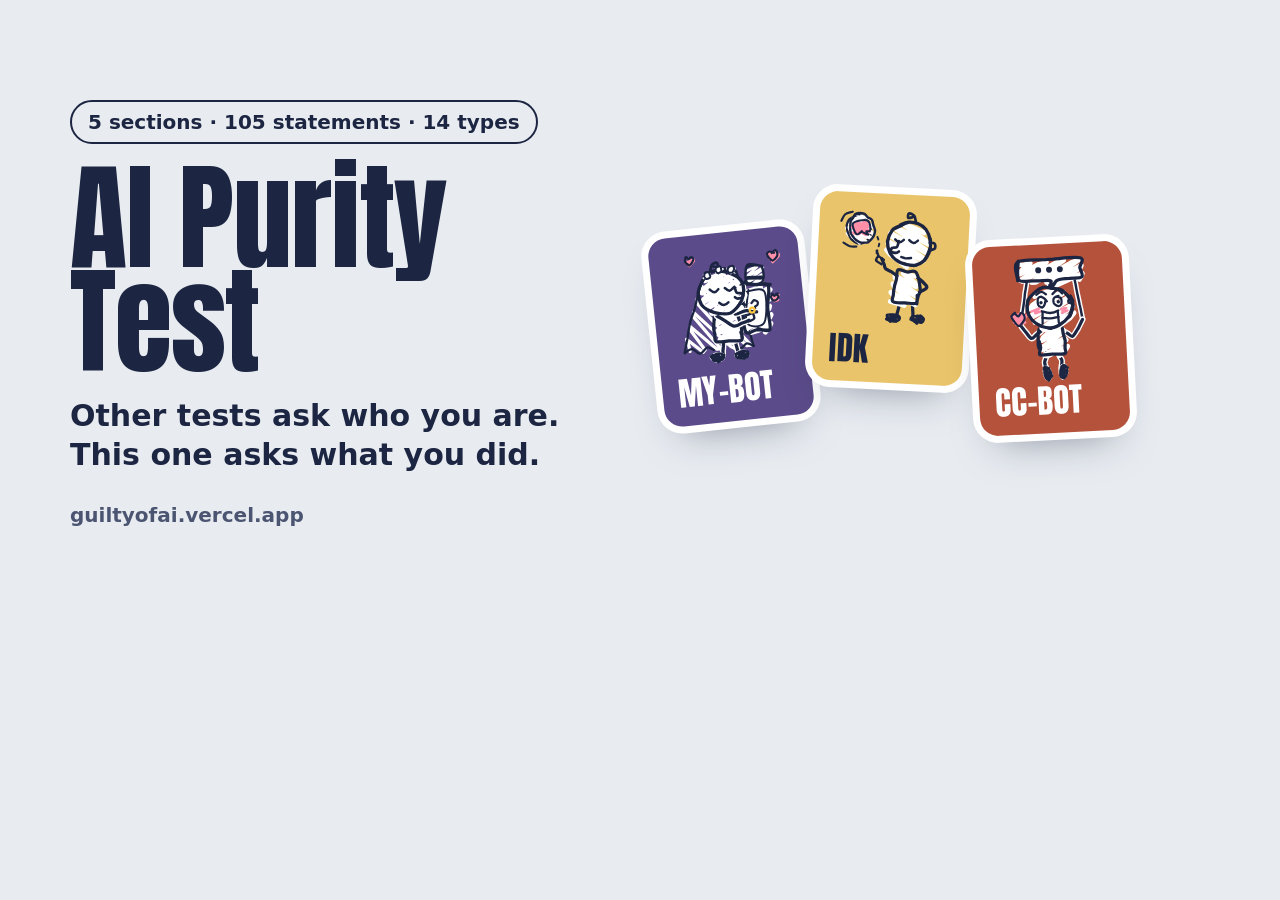
==== commit 65a47426: "Move to guiltyofai.vercel.app; the old address forwards with its query - Canonical, Open Graph, site" ====
--- a/tools/og.html
+++ b/tools/og.html
@@ -35,7 +35,7 @@
     <p class="badge" id="badge"></p>
     <h1 id="title"></h1>
     <p class="lead" id="lead"></p>
-    <p class="url">lilwan345.github.io/ai-purity-test</p>
+    <p class="url">guiltyofai.vercel.app</p>
   </div>
   <div class="tiles" id="tiles"></div>
 </div>
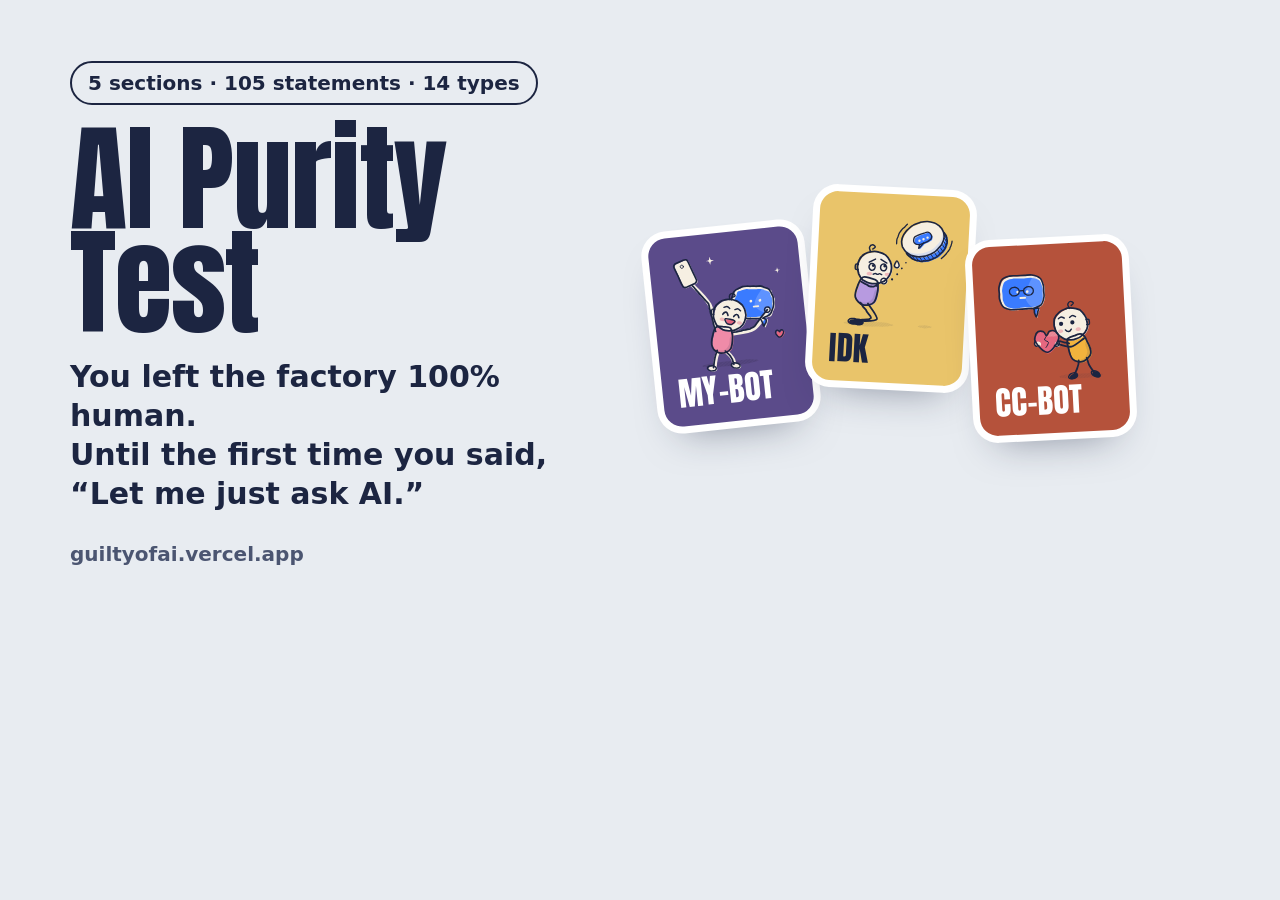
==== commit 43a541c8: "copy: new landing story, and double quotes in both languages The landing now tells a short story ins" ====
--- a/tools/og.html
+++ b/tools/og.html
@@ -46,7 +46,7 @@
   document.getElementById('badge').textContent = C.landing.badge.en;
   document.getElementById('title').textContent = C.ui.appName.en;
   // One sentence per line.
-  C.landing.lead.en.split(/(?<=\.) /).forEach(function (part, i) {
+  C.landing.lead.en.split(/\n|(?<=\.) |(?<=,) (?=“)/).forEach(function (part, i) {
     if (i) document.getElementById('lead').appendChild(document.createElement('br'));
     document.getElementById('lead').appendChild(document.createTextNode(part));
   });
--- a/styles.css
+++ b/styles.css
@@ -253,6 +253,12 @@
   line-height: 1.45;
 }
 .meta { margin: 0 0 10px; max-width: 34em; color: var(--ink-soft); }
+/* Landing: the small print sits under the start button. */
+.landing-meta { margin: 14px 0 0; font-size: 14px; }
+/* The landing story in Chinese breaks only where linesOf/statementPieces
+   allow it (after punctuation), never inside a word ("怎 / 么回"). */
+html[lang^="zh"] .landing .lede,
+html[lang^="zh"] .landing-punch { word-break: keep-all; overflow-wrap: anywhere; }
 /* "Close enough counts": the one house rule, set off by a short ink tick on
    the left so it reads as a rule, not more small print. */
 .close-enough {
@@ -390,14 +396,15 @@
 }
 .q-bar span {
   display: block;
+  width: 100%;
   height: 100%;
-  border-radius: inherit;
+  transform-origin: left center;
   background: var(--ink);
 }
-/* app.js passes the previous width in --from, so the bar grows (or shrinks
-   on Back) from where it was instead of jumping. */
-.q-bar span.is-moving { animation: bar-move 360ms var(--spring) both; }
-@keyframes bar-move { from { width: var(--from); } }
+/* app.js sets scaleX(done / total) and passes the previous one in --from, so
+   the bar eases (forward or back) from where it was instead of jumping. */
+.q-bar span.is-moving { animation: bar-move 300ms cubic-bezier(.22, 1, .36, 1) both; }
+@keyframes bar-move { from { transform: scaleX(var(--from)); } }
 .q-count {
   flex: none;
   font-size: 13px;
@@ -426,14 +433,14 @@
   font-size: 20px;
   font-variant-numeric: tabular-nums;
 }
-.q-purity-num.bump { animation: bump 260ms var(--spring); }
-@keyframes bump { 50% { transform: scale(1.25); } }
+/* The number rolls to a new value (app.js, rollNumber: Web Animations) */
 
 /* The statement on its white "form" card: the hero of the screen */
 /* The card sits a little above the middle of the free space: centred, but
    with extra room underneath, so it reads as "up where the eyes are" while
    the buttons stay down where the thumb is. */
 .q-stage {
+  position: relative;
   flex: 1;
   display: flex;
   flex-direction: column;
@@ -443,6 +450,8 @@
 .q-card {
   /* About four lines of English, so the card keeps one size whether the
      statement is short or long. */
+  position: relative;
+  z-index: 1;
   min-height: 236px;
   padding: 22px 22px 28px;
   background: var(--sheet);
@@ -500,21 +509,74 @@
    it would otherwise box the title or sit on the card people screenshot. */
 [data-focus]:focus { outline: none; }
 
-/* Moving between statements: the card leaves to one side, the next one
-   glides in from the other. Back reverses the direction. A plain ease-out
-   (no spring) so the text is still by the time you read it.
-   Fill mode "backwards" (not "both") matters: a finished animation that
-   kept holding its end state would override the .is-leaving transition
-   below, and the card would blink out instead of sliding away. */
-.q-card.enter-next { animation: card-in-next 260ms cubic-bezier(.2, .8, .2, 1) backwards; }
-.q-card.enter-prev { animation: card-in-prev 260ms cubic-bezier(.2, .8, .2, 1) backwards; }
-@keyframes card-in-next { from { opacity: 0; transform: translateX(24px); } }
-@keyframes card-in-prev { from { opacity: 0; transform: translateX(-24px); } }
-.q-card.is-leaving {
-  opacity: 0;
-  transform: translateX(-24px);
-  transition: opacity 140ms ease-in, transform 140ms ease-in;
-}
+/* Moving between statements (app.js, MOTION and stepTo). Only transform and
+   opacity move.
+   - The answered card stays as a ghost on top of the new one, exactly where
+     it was, and is flicked away the way of the answer: Guilty to the right,
+     Never to the left (with a slight turn), Not sure a little downward. It
+     moves at once and slows as it goes (the iOS-like curve below), and stays
+     opaque until it has mostly cleared the new card, so the two statements'
+     text never shows through each other; it fades only at the end. 260 ms
+     (Not sure: 160 ms, a short sink and fade, so the two statements barely
+     cross-fade).
+   - The new card rises from behind it: slightly smaller and lower, fading in,
+     300 ms. The two overlap, so no frame is ever empty, and the new card has
+     its final size from the first frame (nothing jumps if the line count
+     differs).
+   - Back: the previous card returns, opaque, from the side it left, over the
+     current one, which sinks behind it and fades at the end.
+   Entrances use fill mode "backwards": once done, nothing holds a transform
+   on the card. */
+.q-ghost {
+  position: absolute;
+  z-index: 2;
+  margin: 0;
+  pointer-events: none;
+}
+.q-ghost.recede { z-index: 0; }
+.q-ghost.leave-yes, .q-card.q-leaving.leave-yes { animation: card-leave-yes 260ms cubic-bezier(.32, .72, 0, 1) forwards; }
+.q-ghost.leave-no, .q-card.q-leaving.leave-no { animation: card-leave-no 260ms cubic-bezier(.32, .72, 0, 1) forwards; }
+.q-ghost.leave-unsure, .q-card.q-leaving.leave-unsure { animation: card-leave-unsure 160ms cubic-bezier(.32, .72, 0, 1) forwards; }
+.q-ghost.recede { animation: card-recede 260ms cubic-bezier(.32, .72, 0, 1) forwards; }
+@keyframes card-leave-yes {
+  70% { opacity: 1; }
+  to { opacity: 0; transform: translateX(105%) rotate(4deg); }
+}
+@keyframes card-leave-no {
+  70% { opacity: 1; }
+  to { opacity: 0; transform: translateX(-105%) rotate(-4deg); }
+}
+@keyframes card-leave-unsure { to { opacity: 0; transform: translateY(10%) scale(.95); } }
+@keyframes card-recede {
+  70% { opacity: 1; }
+  to { opacity: 0; transform: translateY(16px) scale(.95); }
+}
+
+.q-card.enter-rise { animation: card-rise 300ms cubic-bezier(.22, 1, .36, 1) backwards; }
+.q-card.enter-return-yes { animation: card-return-yes 300ms cubic-bezier(.32, .72, 0, 1) backwards; }
+.q-card.enter-return-no { animation: card-return-no 300ms cubic-bezier(.32, .72, 0, 1) backwards; }
+.q-card.enter-return-unsure { animation: card-return-unsure 300ms cubic-bezier(.22, 1, .36, 1) backwards; }
+@keyframes card-rise { from { opacity: 0; transform: translateY(16px) scale(.95); } }
+@keyframes card-return-yes { from { transform: translateX(105%) rotate(4deg); } }
+@keyframes card-return-no { from { transform: translateX(-105%) rotate(-4deg); } }
+@keyframes card-return-unsure { from { opacity: 0; transform: translateY(10%) scale(.95); } }
+
+/* The button that was used, on the next statement's row: a short press that
+   lets go (a fading ink layer and a small scale), so the choice registers
+   without holding anything up. */
+.btn-answer.is-flash { animation: btn-release 220ms cubic-bezier(.22, 1, .36, 1); }
+.btn-answer.is-flash::after {
+  content: '';
+  position: absolute;
+  inset: -2px;
+  border-radius: inherit;
+  background: var(--ink);
+  pointer-events: none;
+  animation: btn-flash 220ms ease-out forwards;
+}
+.btn-unsure.is-flash::after { background: var(--ink-soft); }
+@keyframes btn-release { from { transform: scale(.96); } }
+@keyframes btn-flash { from { opacity: .9; } to { opacity: 0; } }
 
 /* Answer buttons, pinned to the bottom so a long statement on a small phone
    can never push them off screen. */
@@ -1515,7 +1577,7 @@
 }
 .ai-remark.is-on { opacity: 1; transform: none; }
 /* Beside the card (wide windows): the tail on the left, towards the card */
-.ai-remark.is-side { border-radius: 14px 14px 14px 4px; transform: translateX(-6px); }
+.ai-remark.is-side { max-width: min(var(--room, 320px), 320px); border-radius: 14px 14px 14px 4px; transform: translateX(-6px); }
 .ai-remark.is-side.is-on { transform: none; }
 /* During the hold the answers are locked: the picked one stays pressed, the
    others step back a little. */
@@ -1689,6 +1751,7 @@
   html[lang^="zh"] .landing .lede,
   html[lang^="zh"] .landing .meta { word-break: keep-all; overflow-wrap: anywhere; }
   .landing .close-enough { margin-bottom: calc(var(--u) * 28); padding-left: calc(var(--u) * 12); font-size: calc(var(--u) * 17); }
+  .landing .landing-meta { margin: calc(var(--u) * 14) 0 0; font-size: calc(var(--u) * 14); }
   .landing .btn-big { min-height: calc(var(--u) * 56); padding: 0 calc(var(--u) * 30); font-size: calc(var(--u) * 18); }
   .landing .landing-buttons { gap: calc(var(--u) * 12); }
   .landing .restart-note { margin-top: calc(var(--u) * 10); font-size: calc(var(--u) * 14); }
@@ -2034,3 +2097,143 @@
 html[lang^="zh"] .lp-stat-value { font-family: var(--font-display), var(--font-body); }
 .lp-stat-text { font-size: calc(var(--u, 1px) * 14); line-height: 1.45; color: var(--ink-soft); }
 html[lang^="zh"] .lp-stat-text { word-break: keep-all; overflow-wrap: anywhere; }
+
+/* ---------- The question screen on large windows ----------
+   The same idea as the landing page: from 900px everything on the question
+   screen is measured in --u, one "question pixel", exactly 1px at 1280 x 800
+   (the size it was designed at) and larger as the window grows, up to 1.5px
+   so it never turns into a poster. The values below are the ones the rules
+   above use at that size, times --u, so the proportions (and the number of
+   lines a statement takes) stay the same. The column itself is a little
+   wider than the scaled card (the gutter does not scale), so a statement can
+   only ever need fewer lines, never more. The whole group sits a little above
+   the vertical centre (free space above : below = 1 : 1.4). Under 900px
+   nothing here applies. */
+@media (min-width: 900px) {
+  body.on-question {
+    --u: clamp(1px, min(calc(0.0390625vw + 0.0625vh), 0.0952vw), 1.5px);
+  }
+  body.on-question .app { display: flex; flex-direction: column; max-width: calc(var(--u) * 600); }
+  body.on-question .quiz { flex: 1; min-height: 0; padding-top: 0; }
+  body.on-question .quiz::before,
+  body.on-question .quiz::after { content: ''; flex: 1 1 0; min-height: 3vh; }
+  body.on-question .quiz::after { flex-grow: 1.4; }
+
+  body.on-question .q-head { gap: calc(var(--u) * 12); }
+  body.on-question .q-back {
+    gap: calc(var(--u) * 6);
+    min-height: calc(var(--u) * 44);
+    margin-left: calc(var(--u) * -10);
+    padding: 0 calc(var(--u) * 10);
+    font-size: calc(var(--u) * 15);
+  }
+  body.on-question .q-back-arrow { font-size: calc(var(--u) * 17); }
+  body.on-question .q-progress { gap: calc(var(--u) * 10); }
+  body.on-question .q-bar { height: calc(var(--u) * 4); border-radius: calc(var(--u) * 2); }
+  body.on-question .q-count { font-size: calc(var(--u) * 13); }
+  body.on-question .q-purity { padding-left: calc(var(--u) * 12); gap: calc(var(--u) * 5); }
+  body.on-question .q-purity-label { font-size: calc(var(--u) * 13); }
+  body.on-question .q-purity-num { font-size: calc(var(--u) * 20); }
+
+  body.on-question .q-stage { padding: calc(var(--u) * 28) 0; }
+  body.on-question .q-card {
+    min-height: calc(var(--u) * (72 + 13 * 1.5 + 14 + 3 * 36 * 1.22));
+    padding: calc(var(--u) * 32) calc(var(--u) * 36) calc(var(--u) * 40);
+    border-radius: calc(var(--u) * 20);
+    box-shadow: 0 1px 0 var(--rule), 0 calc(var(--u) * 18) calc(var(--u) * 36) calc(var(--u) * -26) rgba(28, 37, 65, .4);
+  }
+  html[lang^="zh"] body.on-question .q-card { min-height: calc(var(--u) * (72 + 13 * 1.65 + 14 + 3 * 33 * 1.45)); }
+  body.on-question .q-playoff { margin: calc(var(--u) * -6) 0 calc(var(--u) * 12); font-size: calc(var(--u) * 15); }
+  body.on-question .q-dim { gap: calc(var(--u) * 12); margin-bottom: calc(var(--u) * 14); font-size: calc(var(--u) * 13); }
+  body.on-question .q-text { font-size: calc(var(--u) * 36); }
+  html[lang^="zh"] body.on-question .q-text { font-size: calc(var(--u) * 33); }
+
+  body.on-question .q-bottom { padding: calc(var(--u) * 8) 0 calc(var(--u) * 24); }
+  body.on-question .q-answers { gap: calc(var(--u) * 16); }
+  body.on-question .btn-answer {
+    min-height: calc(var(--u) * 64);
+    padding: 0 calc(var(--u) * 12);
+    border-width: calc(var(--u) * 2);
+    font-size: calc(var(--u) * 19);
+  }
+  body.on-question .answer-tick { width: calc(var(--u) * 22); height: calc(var(--u) * 22); margin: calc(var(--u) * -11) calc(var(--u) * 6) 0 0; }
+  body.on-question .btn-unsure {
+    min-height: calc(var(--u) * 48);
+    padding: 0 calc(var(--u) * 16);
+    border-width: calc(var(--u) * 1.5);
+    font-size: calc(var(--u) * 15);
+  }
+
+  /* The AI's reply bubble (on its own layer; app.js places it from the card) */
+  body.on-question .ai-remark {
+    max-width: min(78vw, calc(var(--u) * 340));
+    padding: calc(var(--u) * 7) calc(var(--u) * 13) calc(var(--u) * 8);
+    border-radius: calc(var(--u) * 14) calc(var(--u) * 4) calc(var(--u) * 14) calc(var(--u) * 14);
+    font-size: calc(var(--u) * 14);
+  }
+  body.on-question .ai-remark.is-side {
+    max-width: min(var(--room, 320px), calc(var(--u) * 320));
+    border-radius: calc(var(--u) * 14) calc(var(--u) * 14) calc(var(--u) * 14) calc(var(--u) * 4);
+  }
+  html[lang^="zh"] body.on-question .ai-remark { font-size: calc(var(--u) * 15); }
+  body.on-question .ai-remark-tag {
+    margin: 0 calc(var(--u) * 7) 0 calc(var(--u) * -3);
+    padding: 0 calc(var(--u) * 6);
+    font-size: calc(var(--u) * 11);
+    line-height: calc(var(--u) * 17);
+  }
+}
+@media (min-width: 900px) and (hover: hover) and (pointer: fine) {
+  body.on-question .btn-answer { padding: 0 calc(var(--u) * 40); }
+  body.on-question .btn-unsure { padding: 0 calc(var(--u) * 16); }
+  body.on-question .answer-key {
+    right: calc(var(--u) * 16);
+    min-width: calc(var(--u) * 22);
+    height: calc(var(--u) * 22);
+    padding: 0 calc(var(--u) * 4);
+    border-width: calc(var(--u) * 1.5);
+    border-radius: calc(var(--u) * 6);
+    font-size: calc(var(--u) * 12);
+  }
+  body.on-question .btn-unsure .answer-key { margin-left: calc(var(--u) * 8); min-width: calc(var(--u) * 20); height: calc(var(--u) * 20); font-size: calc(var(--u) * 11); }
+  body.on-question .q-keys { margin-top: calc(var(--u) * 12); font-size: calc(var(--u) * 13); }
+}
+
+/* ---------- The purity figure (app.js, "The purity figure") ----------
+   A small marker person standing on the statement card's top edge at the
+   right, under the purity number. It sits in the card's slot (.q-slot), not
+   in the card, so it stays while cards are flicked away; the stage keeps room
+   for it above the card. Its parts turn into machine parts as purity falls.
+   Decorative: aria-hidden. */
+.q-slot { position: relative; }
+/* --fig-h is the figure's height. On phones it follows the screen's height:
+   about 59 px on a 640 px tall phone, 86 px from 844 px tall, so a short
+   screen never has to scroll to reach the answers. */
+.q-stage { --fig-h: clamp(50px, calc(13vh - 24px), 88px); }
+@supports (height: 1svh) {
+  .q-stage { --fig-h: clamp(50px, calc(13svh - 24px), 88px); }
+}
+.q-stage.has-figure { padding-top: calc(var(--fig-h) + 8px); }
+.q-figure {
+  position: absolute;
+  right: 14px;
+  bottom: calc(100% - 4px);   /* the feet just on the card's edge */
+  z-index: 3;
+  height: var(--fig-h);
+  width: auto;
+  aspect-ratio: 104 / 180;   /* the drawing's viewBox (art-src/c/build.js) */
+  overflow: visible;
+  pointer-events: none;
+  transform-origin: 50% 100%;
+}
+.q-figure .pf-light { opacity: .6; transition: opacity 120ms ease-out; }
+.q-figure.pf-lights-on .pf-light { opacity: 1; }
+@media (min-width: 700px) {
+  .q-stage { --fig-h: clamp(56px, calc(13vh - 24px), 88px); }
+  .q-figure { right: 20px; }
+}
+@media (min-width: 900px) {
+  body.on-question .q-stage { --fig-h: calc(var(--u) * 100); }
+  body.on-question .q-stage.has-figure { padding-top: calc(var(--fig-h) + var(--u) * 10); }
+  body.on-question .q-figure { right: calc(var(--u) * 24); bottom: calc(100% - var(--u) * 6); }
+}
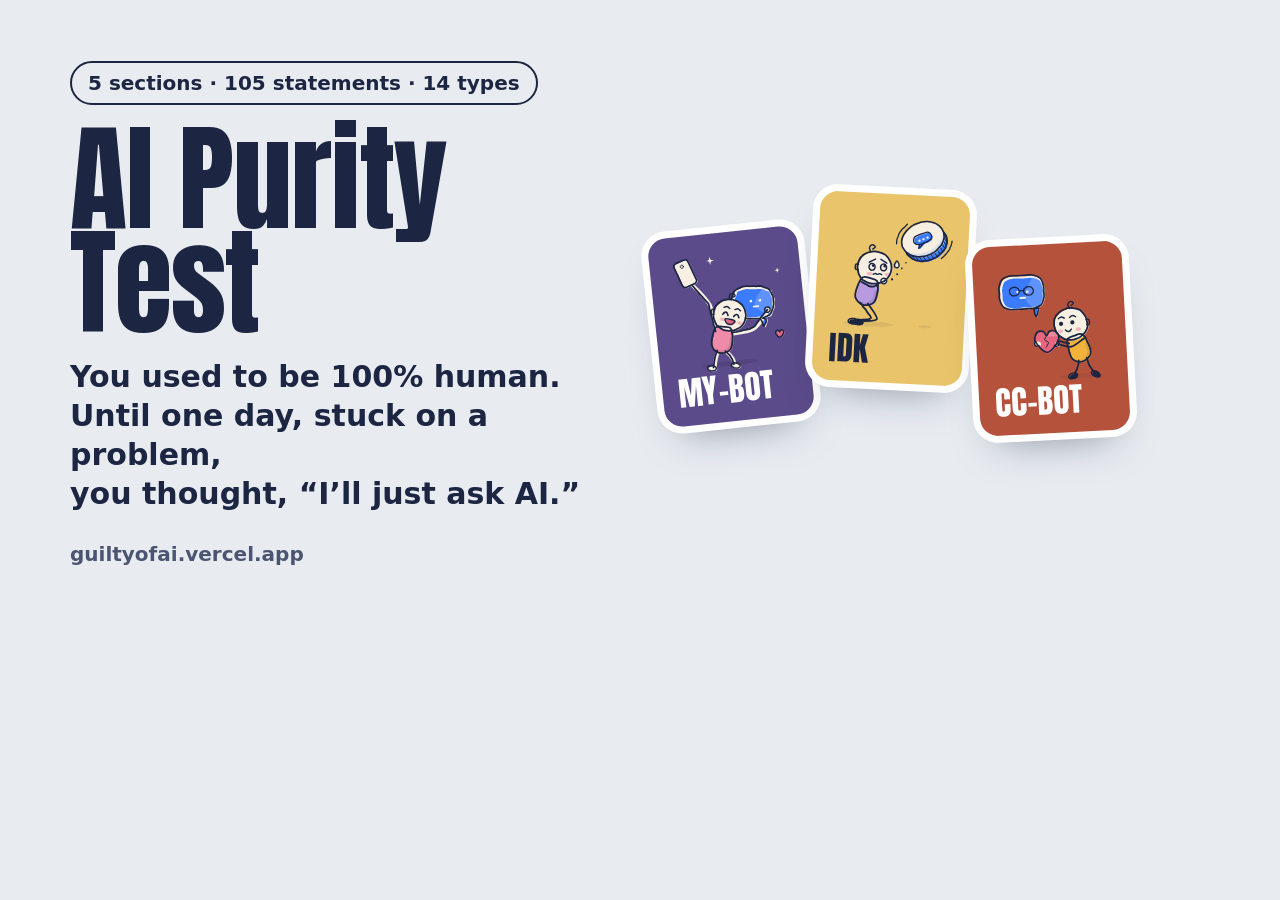
==== commit f4f5fde5: "copy: landing story goes from hard problems to everyday asks Opening now reads "you used to be 100% " ====
--- a/tools/og.html
+++ b/tools/og.html
@@ -45,8 +45,8 @@
   var C = globalThis.APT_CONTENT;
   document.getElementById('badge').textContent = C.landing.badge.en;
   document.getElementById('title').textContent = C.ui.appName.en;
-  // One sentence per line.
-  C.landing.lead.en.split(/\n|(?<=\.) |(?<=,) (?=“)/).forEach(function (part, i) {
+  // One sentence per line; a long one also breaks before "you thought".
+  C.landing.lead.en.split(/\n|(?<=\.) |(?<=,) (?=you )/).forEach(function (part, i) {
     if (i) document.getElementById('lead').appendChild(document.createElement('br'));
     document.getElementById('lead').appendChild(document.createTextNode(part));
   });
